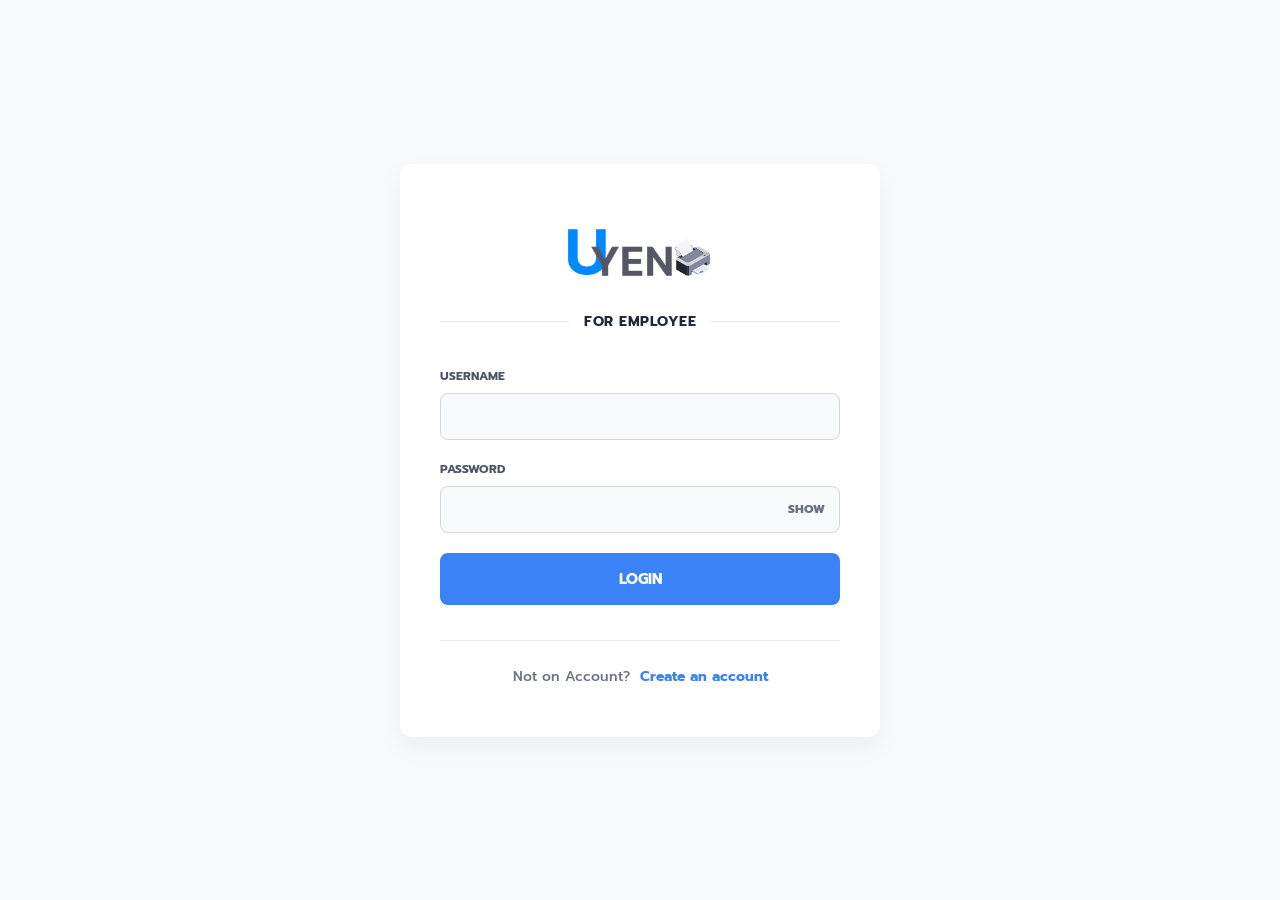
==== index.html @ e6b6a864 "Update UI" ====
<!DOCTYPE html>
<html lang="th">

<head>
    <meta charset="UTF-8">
    <meta name="viewport" content="width=device-width, initial-scale=1.0">
    <title>Login - UYEN</title>
    <link rel="stylesheet" href="styles.css">
    <!-- นำเข้า Font 'Inter' และ 'Montserrat' จาก Google Fonts -->
    <link href="https://fonts.googleapis.com/css2?family=Prompt:wght@300;400;500;600;700;800&display=swap"
        rel="stylesheet">
</head>

<body>
    <div class="container">
        <div class="card">
            <!-- ส่วนของโลโก้ -->
            <div class="logo-section">
                <img src="Item/Group%20466.png" alt="UYEN Logo" class="logo-img">
                <div class="subtitle">
                    <span class="line"></span>
                    <span class="subtitle-text">FOR EMPLOYEE</span>
                    <span class="line"></span>
                </div>
            </div>

            <!-- ส่วนของแบบฟอร์ม -->
            <form class="form">
                <div class="input-group">
                    <label>USERNAME</label>
                    <input type="text" placeholder="" id="login-username" maxlength="50" oninput="validateUsername(this)">
                </div>

                <div class="input-group">
                    <label>PASSWORD</label>
                    <div class="password-wrapper">
                        <input type="password" placeholder="" id="login-pwd" maxlength="100" minlength="5" oninput="validatePassword(this)">
                        <span class="show-text" onclick="togglePassword('login-pwd', this)">SHOW</span>
                    </div>
                </div>

                <button type="button" class="btn-primary" onclick="window.location.href='dashboard.html'">LOGIN</button>
            </form>

            <!-- เส้นคั่นที่ปรากฎในหน้า Login -->
            <hr class="divider">

            <!-- ลิงก์สำหรับไปหน้าสมัครสมาชิก -->
            <div class="footer-link">
                <p>Not on Account? <a href="signup.html">Create an account</a></p>
            </div>
        </div>
    </div>

    <!-- สคริปต์สั้นๆ สำหรับระบบโชว์/ซ่อนรหัสผ่าน -->
    <script>
        function togglePassword(inputId, el) {
            const input = document.getElementById(inputId);
            if (input.type === 'password') {
                input.type = 'text';
                el.innerText = 'HIDE';
            } else {
                input.type = 'password';
                el.innerText = 'SHOW';
            }
        }

        function validatePassword(input) {
            let value = input.value.replace(/[^a-zA-Z0-9@#$%&*®™©฿€¥+\-×÷=≠≤≥_ ().,"']/g, '');
            if (value.length > 100) {
                value = value.substring(0, 100);
            }
            input.value = value;
        }

        function validateUsername(input) {
            let value = input.value.replace(/[^a-zA-Z0-9]/g, '');
            if (value.length > 50) {
                value = value.substring(0, 50);
            }
            input.value = value;
        }
    </script>
</body>

</html>
---- styles.css ----
/* Base Layout */
* {
    margin: 0;
    padding: 0;
    box-sizing: border-box;
    font-family: 'Prompt', sans-serif;
}

body {
    background-color: #f8fafc; /* Slate 50 */
    display: flex;
    justify-content: center;
    align-items: center;
    min-height: 100vh;
    padding: 20px;
}

.container {
    width: 100%;
    max-width: 480px;
}

.card {
    background: #ffffff;
    border-radius: 12px;
    padding: 50px 40px;
    box-shadow: 0 10px 25px rgba(0,0,0,0.05);
}

.logo-section {
    text-align: center;
    margin-bottom: 35px;
}

.logo-img {
    height: 70px;
    object-fit: contain;
}

.subtitle {
    display: flex;
    align-items: center;
    margin-top: 20px;
}

.line {
    flex: 1;
    height: 1px;
    background-color: #e5e7eb;
}

.subtitle-text {
    margin: 0 15px;
    font-weight: 700;
    color: #1f2937;
    font-size: 14px;
    letter-spacing: 0.5px;
}

.form {
    display: flex;
    flex-direction: column;
    gap: 20px;
}

.input-group {
    display: flex;
    flex-direction: column;
    gap: 8px;
}

.input-group label {
    font-size: 12px;
    font-weight: 700;
    color: #4b5563;
}

.input-group input, .select-wrapper select {
    width: 100%;
    padding: 12px 15px;
    border: 1px solid #d1d5db;
    border-radius: 8px;
    font-size: 14px;
    outline: none;
    transition: border-color 0.2s;
    background-color: #f9fafb;
    color: #1f2937;
}

.input-group input:focus, .select-wrapper select:focus {
    border-color: #3b82f6;
    background-color: #fff;
}

.password-wrapper {
    position: relative;
}

.show-text {
    position: absolute;
    right: 15px;
    top: 50%;
    transform: translateY(-50%);
    font-size: 12px;
    font-weight: 800;
    color: #6b7280;
    cursor: pointer;
    transition: color 0.2s;
}
.show-text:hover { color: #3b82f6; }

.select-wrapper { position: relative; }
.select-wrapper::after {
    content: '\25BC';
    position: absolute;
    top: 50%; right: 15px;
    transform: translateY(-50%);
    font-size: 10px;
    color: #9ca3af;
    pointer-events: none;
}
select { appearance: none; }

.btn-primary {
    background-color: #3b82f6;
    color: white;
    padding: 15px;
    border: none;
    border-radius: 8px;
    font-weight: 700;
    font-size: 15px;
    cursor: pointer;
    transition: background-color 0.2s, transform 0.1s;
    width: 100%;
}
.btn-primary:active { transform: scale(0.98); }
.btn-primary:hover { background-color: #2563eb; }

.divider {
    border: none;
    border-top: 1px solid #e5e7eb;
    margin: 35px 0 25px 0;
}

.footer-link {
    text-align: center;
    font-size: 14px;
    font-weight: 500;
    color: #6b7280;
}

.footer-link a {
    color: #3b82f6;
    font-weight: 700;
    text-decoration: none;
    margin-left: 5px;
}
.footer-link a:hover { text-decoration: underline; }

/* Responsive Login/Signup */
@media screen and (max-width: 600px) {
    .card { padding: 40px 25px; }
    .logo-img { height: 50px; }
    .subtitle-text { font-size: 12px; }
}
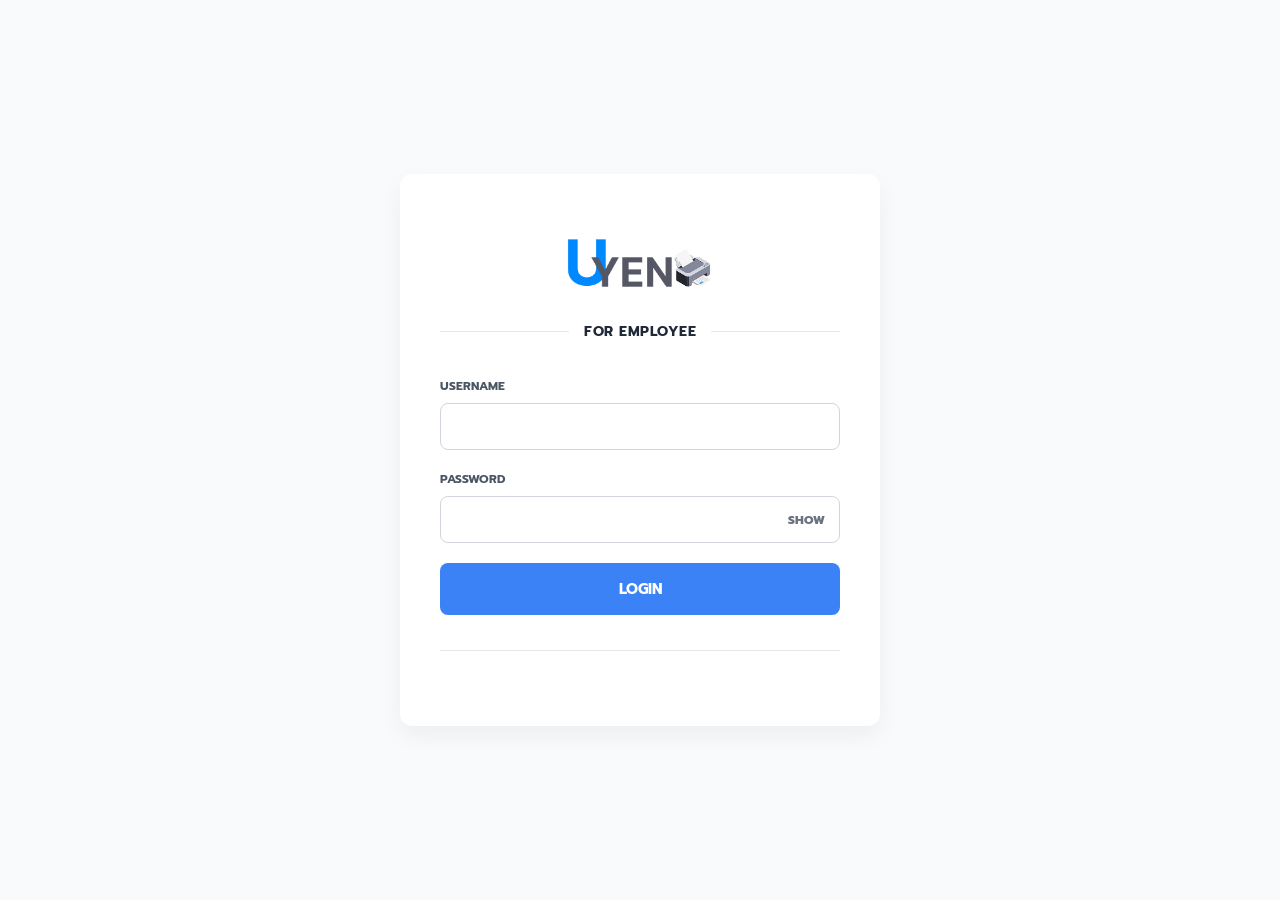
==== commit d5642889: "Repair Modal pop up" ====
--- a/index.html
+++ b/index.html
@@ -4,14 +4,14 @@
 <head>
     <meta charset="UTF-8">
     <meta name="viewport" content="width=device-width, initial-scale=1.0">
-    <title>Login - UYEN</title>
-    <link rel="stylesheet" href="styles.css">
+    <title>U-YEN | เข้าสู่ระบบ</title>
+    <link rel="stylesheet" href="./css/styles.css">
     <!-- นำเข้า Font 'Inter' และ 'Montserrat' จาก Google Fonts -->
     <link href="https://fonts.googleapis.com/css2?family=Prompt:wght@300;400;500;600;700;800&display=swap"
         rel="stylesheet">
 </head>
 
-<body>
+<body class="login-body">
     <div class="container">
         <div class="card">
             <!-- ส่วนของโลโก้ -->
@@ -39,48 +39,20 @@
                     </div>
                 </div>
 
-                <button type="button" class="btn-primary" onclick="window.location.href='dashboard.html'">LOGIN</button>
+                <button type="button" class="btn-primary" onclick="handleLogin()">LOGIN</button>
             </form>
 
             <!-- เส้นคั่นที่ปรากฎในหน้า Login -->
             <hr class="divider">
 
-            <!-- ลิงก์สำหรับไปหน้าสมัครสมาชิก -->
-            <div class="footer-link">
-                <p>Not on Account? <a href="signup.html">Create an account</a></p>
-            </div>
+            <!-- ลิงก์สำหรับไปหน้าสมัครสมาชิก (ถูกลบออกแล้ว) -->
         </div>
     </div>
 
-    <!-- สคริปต์สั้นๆ สำหรับระบบโชว์/ซ่อนรหัสผ่าน -->
-    <script>
-        function togglePassword(inputId, el) {
-            const input = document.getElementById(inputId);
-            if (input.type === 'password') {
-                input.type = 'text';
-                el.innerText = 'HIDE';
-            } else {
-                input.type = 'password';
-                el.innerText = 'SHOW';
-            }
-        }
-
-        function validatePassword(input) {
-            let value = input.value.replace(/[^a-zA-Z0-9@#$%&*®™©฿€¥+\-×÷=≠≤≥_ ().,"']/g, '');
-            if (value.length > 100) {
-                value = value.substring(0, 100);
-            }
-            input.value = value;
-        }
-
-        function validateUsername(input) {
-            let value = input.value.replace(/[^a-zA-Z0-9]/g, '');
-            if (value.length > 50) {
-                value = value.substring(0, 50);
-            }
-            input.value = value;
-        }
-    </script>
+    <!-- utils.js: showValidationError, togglePassword, validateUsername, validatePassword -->
+    <script src="js/mock-api.js"></script>
+    <script src="js/utils.js"></script>
+    <script src="js/index.js"></script>
 </body>
 
 </html>
--- a/css/styles.css
+++ b/css/styles.css
@@ -0,0 +1,3987 @@
+/* Base Layout */
+* {
+    margin: 0;
+    padding: 0;
+    box-sizing: border-box;
+    font-family: 'Prompt', sans-serif;
+}
+
+.login-body {
+    background-color: #f8fafc;
+    /* Slate 50 */
+    display: flex;
+    justify-content: center;
+    align-items: center;
+    min-height: 100vh;
+    padding: 20px;
+}
+
+.container {
+    width: 100%;
+    max-width: 480px;
+}
+
+.card {
+    background: #ffffff;
+    border-radius: 12px;
+    padding: 50px 40px;
+    box-shadow: 0 10px 25px rgba(0, 0, 0, 0.05);
+}
+
+.logo-section {
+    text-align: center;
+    margin-bottom: 35px;
+}
+
+.logo-img {
+    height: 70px;
+    object-fit: contain;
+}
+
+.subtitle {
+    display: flex;
+    align-items: center;
+    margin-top: 20px;
+}
+
+.line {
+    flex: 1;
+    height: 1px;
+    background-color: #e5e7eb;
+}
+
+.subtitle-text {
+    margin: 0 15px;
+    font-weight: 700;
+    color: #1f2937;
+    font-size: 14px;
+    letter-spacing: 0.5px;
+}
+
+.form {
+    display: flex;
+    flex-direction: column;
+    gap: 20px;
+}
+
+.input-group {
+    display: flex;
+    flex-direction: column;
+    gap: 8px;
+}
+
+.input-group label {
+    font-size: 12px;
+    font-weight: 700;
+    color: #4b5563;
+}
+
+.input-group input,
+.select-wrapper select {
+    width: 100%;
+    padding: 12px 15px;
+    border: 1px solid #d1d5db;
+    border-radius: 8px;
+    font-size: 14px;
+    outline: none;
+    transition: border-color 0.2s;
+    background-color: #ffffff;
+    color: #1f2937;
+}
+
+.input-group input:focus,
+.select-wrapper select:focus {
+    border-color: #3b82f6;
+    background-color: #fff;
+}
+
+.password-wrapper {
+    position: relative;
+}
+
+.show-text {
+    position: absolute;
+    right: 15px;
+    top: 50%;
+    transform: translateY(-50%);
+    font-size: 12px;
+    font-weight: 800;
+    color: #6b7280;
+    cursor: pointer;
+    transition: color 0.2s;
+}
+
+.show-text:hover {
+    color: #3b82f6;
+}
+
+.select-wrapper {
+    position: relative;
+}
+
+.select-wrapper::after {
+    content: '\25BC';
+    position: absolute;
+    top: 50%;
+    right: 15px;
+    transform: translateY(-50%);
+    font-size: 10px;
+    color: #9ca3af;
+    pointer-events: none;
+}
+
+select {
+    appearance: none;
+}
+
+.btn-primary {
+    background-color: #3b82f6;
+    color: white;
+    padding: 15px;
+    border: none;
+    border-radius: 8px;
+    font-weight: 700;
+    font-size: 15px;
+    cursor: pointer;
+    transition: background-color 0.2s, transform 0.1s;
+    width: 100%;
+}
+
+.btn-primary:active {
+    transform: scale(0.98);
+}
+
+.btn-primary:hover {
+    background-color: #2563eb;
+}
+
+.divider {
+    border: none;
+    border-top: 1px solid #e5e7eb;
+    margin: 35px 0 25px 0;
+}
+
+.footer-link {
+    text-align: center;
+    font-size: 14px;
+    font-weight: 500;
+    color: #6b7280;
+}
+
+.footer-link a {
+    color: #3b82f6;
+    font-weight: 700;
+    text-decoration: none;
+    margin-left: 5px;
+}
+
+.footer-link a:hover {
+    text-decoration: underline;
+}
+
+/* Responsive Login/Signup */
+@media screen and (max-width: 600px) {
+    .card {
+        padding: 40px 25px;
+    }
+
+    .logo-img {
+        height: 50px;
+    }
+
+    .subtitle-text {
+        font-size: 12px;
+    }
+}
+
+/* Subtitle */
+.inventory-subtitle {
+    font-size: 20px;
+    font-weight: 800;
+    margin-top: 15px;
+    color: #000;
+}
+
+.inventory-subtitle span {
+    color: #0ea5e9;
+    /* Light blue number */
+}
+
+/* Filter Bar */
+.filter-bar {
+    display: flex;
+    justify-content: space-between;
+    align-items: center;
+    border: 1px solid #60a5fa;
+    /* Blueish border */
+    border-radius: 4px;
+    padding: 8px 16px;
+    margin-bottom: 30px;
+    background-color: #f8fafc;
+    /* faint grayish-blue */
+}
+
+.sort-section {
+    font-size: 14px;
+    font-weight: 500;
+    color: #000;
+}
+
+.sort-item {
+    color: #9ca3af;
+    /* Gray initially */
+    cursor: pointer;
+    margin-left: 20px;
+    transition: color 0.2s;
+    font-weight: 600;
+}
+
+.sort-item:hover {
+    color: #0ea5e9;
+    /* Turns blue on hover as per F(x) instruction */
+}
+
+.sort-arrows {
+    font-size: 11px;
+    opacity: 0.8;
+    margin-left: 4px;
+}
+
+/* Inventory Table specific overrides */
+.inventory-table th {
+    font-size: 14px !important;
+    font-weight: 700 !important;
+    color: #1f2937 !important;
+    padding: 15px 10px;
+    border-bottom: 1px solid #bae6fd !important;
+    text-align: center;
+}
+
+.inventory-table td {
+    padding: 15px 10px;
+    text-align: center;
+    font-size: 13px;
+    font-weight: 500;
+    /* Adjusted to 500 for normal consistent thickness */
+    color: #1f2937;
+    border-bottom: 1px solid #f8fafc;
+}
+
+.inventory-table tr:last-child td {
+    border-bottom: none;
+}
+
+.item-img {
+    width: 40px;
+    height: 40px;
+    object-fit: contain;
+    border: 1px solid #e5e7eb;
+    border-radius: 6px;
+    padding: 2px;
+}
+
+.item-name,
+.item-type,
+.item-unit,
+.item-price {
+    font-weight: 500;
+    color: #1f2937;
+}
+
+/* Data stylings */
+.qty-remaining {
+    font-size: 14px;
+    /* Slightly adjusted to match others better */
+    font-weight: 500;
+    color: #1f2937;
+}
+
+.status-instock {
+    color: #3b82f6 !important;
+    /* blue */
+    font-weight: 500 !important;
+}
+
+.status-low {
+    color: #f59e0b !important;
+    /* orange (ใกล้หมด) */
+    font-weight: 500 !important;
+}
+
+.status-out {
+    color: #ef4444 !important;
+    /* red (หมด) */
+    font-weight: 500 !important;
+}
+
+/* Utility Classes */
+.hidden {
+    display: none !important;
+}
+
+.z-2000 {
+    z-index: 2000 !important;
+}
+
+.p-30 {
+    padding: 30px !important;
+}
+
+.gap-12 {
+    gap: 12px !important;
+}
+
+.me-auto {
+    margin-right: auto !important;
+}
+
+/* Dashboard Component Styles */
+.edit-footer-status {
+    gap: 12px;
+    margin-right: auto;
+    flex-direction: row;
+    align-items: center;
+}
+
+/* Inventory Component Styles (Moved from inventory.html) */
+.custom-table-row {
+    transition: all 0.2s;
+}
+
+.custom-table-row:hover {
+    background-color: #f1f5f9 !important;
+}
+
+.custom-btn-edit {
+    color: #f59e0b;
+    border: 1px solid #fcd34d;
+    background-color: #fff;
+    border-radius: 4px;
+    padding: 6px 16px;
+    font-weight: 700;
+    cursor: pointer;
+    margin-right: 5px;
+    transition: all 0.2s;
+}
+
+.custom-btn-edit:hover {
+    background-color: #fef3c7;
+}
+
+.custom-btn-delete {
+    color: #ef4444;
+    border: 1px solid #fca5a5;
+    background-color: #fff;
+    border-radius: 4px;
+    padding: 6px 16px;
+    font-weight: 700;
+    cursor: pointer;
+    transition: all 0.2s;
+}
+
+.custom-btn-delete:hover {
+    background-color: #fee2e2;
+}
+
+/* Buttons */
+.btn-del {
+    background-color: transparent;
+    border: 1px solid #fca5a5;
+    color: #ef4444;
+    padding: 6px 14px;
+    border-radius: 4px;
+    font-size: 13px;
+    font-weight: 500;
+    cursor: pointer;
+    transition: all 0.2s;
+}
+
+.btn-del:hover {
+    background-color: #fef2f2;
+}
+
+.settings-gear {
+    font-size: 20px;
+    cursor: pointer;
+    color: #1f2937;
+    display: inline-block;
+    transition: transform 0.2s;
+}
+
+.settings-gear:hover {
+    transform: rotate(45deg);
+}
+
+/* Image Upload Box */
+.img-upload-box {
+    border: 2px dashed #cbd5e1;
+    border-radius: 12px;
+    width: 100%;
+    margin: 0 auto 10px auto;
+    padding: 15px;
+    text-align: center;
+    position: relative;
+    background-color: #fff;
+    cursor: pointer;
+    min-height: 100px;
+    display: flex;
+    flex-direction: column;
+    justify-content: center;
+    align-items: center;
+}
+
+.img-upload-text {
+    font-size: 14px;
+    font-weight: 500;
+    color: #9ca3af;
+    margin-bottom: 4px;
+}
+
+.img-upload-subtext {
+    font-size: 12px;
+    color: #cbd5e1;
+}
+
+.btn-upload-edit {
+    padding: 6px 18px;
+    border: 1px solid #cbd5e1;
+    border-radius: 6px;
+    background-color: #f8fafc;
+    color: #64748b;
+    font-weight: 600;
+    font-size: 13px;
+    margin-top: 5px;
+    cursor: pointer;
+}
+
+/* Specific inputs for inventory modal */
+.inventory-modal-body {
+    padding: 15px 25px;
+}
+
+.inventory-form-group {
+    display: flex;
+    flex-direction: column;
+    gap: 4px;
+    margin-bottom: 10px;
+}
+
+.inventory-form-group label {
+    font-size: 13px;
+    font-weight: 700;
+    color: #000;
+}
+
+.inventory-form-group input.blue-input {
+    padding: 6px 12px;
+    height: 36px;
+    border: 1px solid #e2e8f0;
+    border-radius: 6px;
+    font-size: 14px;
+    color: #3b82f6;
+    /* Blue text */
+    outline: none;
+}
+
+.inventory-form-group input.blue-input:focus {
+    border-color: #3b82f6;
+}
+
+/* Status Modals */
+.status-modal {
+    width: 440px;
+    text-align: center;
+    border-radius: 12px;
+    overflow: hidden;
+    padding: 0;
+}
+
+.status-header {
+    padding: 25px;
+    color: #fff;
+}
+
+.status-header h2 {
+    font-size: 28px;
+    font-weight: 700;
+    margin: 0;
+}
+
+.bg-green {
+    background-color: #22c55e;
+}
+
+.bg-red {
+    background-color: #ef4444;
+}
+
+.bg-orange {
+    background-color: #f59e0b;
+}
+
+.status-body {
+    padding: 50px 20px 40px;
+    background-color: #fff;
+    display: flex;
+    flex-direction: column;
+    align-items: center;
+}
+
+.status-icon {
+    width: 90px;
+    height: 90px;
+    border-radius: 50%;
+    color: #fff;
+    font-size: 45px;
+    display: flex;
+    justify-content: center;
+    align-items: center;
+    margin-bottom: 25px;
+}
+
+/* Buttons for inventory modal (to override dashboard defaults if any) */
+.btn-outline-green {
+    border: 1px solid #22c55e;
+    color: #22c55e;
+    background-color: #fff;
+    border-radius: 4px;
+    cursor: pointer;
+    transition: all 0.2s;
+}
+
+.btn-outline-green:hover {
+    background-color: #f0fdf4;
+}
+
+.btn-outline-red {
+    border: 1px solid #ef4444;
+    color: #ef4444;
+    background-color: #fff;
+    border-radius: 4px;
+    cursor: pointer;
+    transition: all 0.2s;
+}
+
+.btn-outline-red:hover {
+    background-color: #fef2f2;
+}
+
+/* Delete Modal Styles */
+.modal-header-red {
+    background-color: #ef4444;
+    color: white;
+}
+
+.gray-input {
+    padding: 6px 12px;
+    height: 36px;
+    border: 1px solid #e2e8f0;
+    border-radius: 6px;
+    font-size: 14px;
+    color: #6b7280;
+    background-color: #f9fafb;
+    outline: none;
+}
+
+.btn-outline-gray {
+    border: 1px solid #d1d5db;
+    color: #6b7280;
+    background-color: #fff;
+    border-radius: 4px;
+    cursor: pointer;
+    transition: all 0.2s;
+}
+
+.btn-outline-gray:hover {
+    background-color: #f3f4f6;
+}
+
+/* --- Responsive Design --- */
+@media screen and (max-width: 900px) {
+    .filter-bar {
+        flex-direction: column;
+        align-items: flex-start;
+        gap: 10px;
+    }
+
+    .sort-section {
+        display: flex;
+        flex-direction: column;
+        gap: 10px;
+    }
+
+    .sort-item {
+        margin-left: 0;
+    }
+
+    .inventory-table {
+        display: block;
+        overflow-x: auto;
+        white-space: nowrap;
+    }
+
+    .img-upload-box {
+        min-height: 80px;
+    }
+
+    .status-modal,
+    .inventory-modal {
+        width: 90%;
+        margin: 0 auto;
+        text-align: center;
+    }
+}
+
+.receive-material-main,
+.receive-main {
+    display: flex !important;
+    flex-direction: row !important;
+    gap: 30px;
+    align-items: flex-start;
+    max-width: 100%;
+    margin: 0 auto;
+    padding: 20px 40px;
+}
+
+.receive-sidebar {
+    width: 380px;
+    background-color: #fff;
+    border: 1px solid #e2e8f0;
+    border-radius: 12px;
+    padding: 35px 25px;
+    box-shadow: 0 5px 15px rgba(0, 0, 0, 0.05);
+    flex-shrink: 0;
+}
+
+.receive-title {
+    font-size: 40px;
+    font-weight: 700;
+    margin-bottom: 25px;
+    color: #1f2937;
+}
+
+.receive-content {
+    flex: 1;
+    background-color: #fff;
+    border-radius: 12px;
+    padding: 10px 0;
+    min-width: 0;
+}
+
+.receive-table-title {
+    font-size: 40px;
+    font-weight: 700;
+    margin-bottom: 20px;
+    color: #1f2937;
+}
+
+.receive-form-group {
+    display: flex;
+    flex-direction: column;
+    gap: 8px;
+    margin-bottom: 20px;
+}
+
+.receive-form-group label {
+    font-size: 15px;
+    font-weight: 700;
+    color: #334155;
+}
+
+.receive-input,
+.receive-select {
+    padding: 12px 14px;
+    border: 1px solid #e2e8f0;
+    border-radius: 6px;
+    font-size: 16px;
+    outline: none;
+    background-color: #fff;
+    color: #1f2937;
+    transition: border-color 0.2s;
+}
+
+.receive-input.disabled {
+    background-color: #f8fafc;
+    color: #9ca3af;
+    cursor: not-allowed;
+}
+
+.receive-select {
+    appearance: none;
+    background-image: url('data:image/svg+xml;charset=US-ASCII,%3Csvg%20width%3D%2220%22%20height%3D%2220%22%20xmlns%3D%22http%3A%2F%2Fwww.w3.org%2F2000%2Fsvg%22%3E%3Cpath%20d%3D%22M5%208l5%205%205-5%22%20stroke%3D%22%239ca3af%22%20stroke-width%3D%222%22%20fill%3D%22none%22%20fill-rule%3D%22evenodd%22%20stroke-linecap%3D%22round%22%20stroke-linejoin%3D%22round%22%2F%3E%3C%2Fsvg%3E');
+    background-repeat: no-repeat;
+    background-position: right 10px center;
+    padding-right: 30px;
+    color: #3b82f6;
+    text-align-last: center;
+}
+
+.receive-input.blue-text {
+    color: #3b82f6;
+    border-color: #eef2ff;
+}
+
+.receive-input.red-text {
+    color: #ef4444;
+    border-color: #fef2f2;
+}
+
+.receive-input:focus,
+.receive-select:focus {
+    border-color: #3b82f6;
+}
+
+.receive-input.red-text:focus {
+    border-color: #ef4444;
+}
+
+/* Calendar Widget */
+.calendar-widget {
+    border: 1px solid #f1f5f9;
+    border-radius: 12px;
+    padding: 20px 15px;
+    background-color: #fff;
+    box-shadow: 0 2px 10px rgba(0, 0, 0, 0.02);
+}
+
+.calendar-header {
+    display: flex;
+    justify-content: space-between;
+    align-items: center;
+    margin-bottom: 20px;
+    padding: 0 5px;
+}
+
+.calendar-header .prev-month {
+    color: #ef4444;
+    font-size: 16px;
+    cursor: pointer;
+    font-weight: 500;
+}
+
+.calendar-header .next-month {
+    color: #3b82f6;
+    font-size: 16px;
+    cursor: pointer;
+    font-weight: 500;
+}
+
+.calendar-header .current-month {
+    font-size: 16px;
+    font-weight: 600;
+    color: #1e293b;
+}
+
+.calendar-grid {
+    display: grid;
+    grid-template-columns: repeat(7, 1fr);
+    text-align: center;
+    gap: 8px 4px;
+}
+
+.calendar-day-header {
+    font-size: 15px;
+    font-weight: 500;
+    color: #1e293b;
+    margin-bottom: 10px;
+}
+
+.calendar-day-header.sunday {
+    color: #ef4444;
+}
+
+.calendar-day {
+    font-size: 15px;
+    font-weight: 500;
+    color: #1e293b;
+    width: 32px;
+    height: 32px;
+    display: flex;
+    align-items: center;
+    justify-content: center;
+    margin: 0 auto;
+    border-radius: 50%;
+    cursor: pointer;
+}
+
+.calendar-day.sunday {
+    color: #ef4444;
+}
+
+.calendar-day.active {
+    background-color: #3b82f6;
+    color: white;
+}
+
+.btn-submit-receive {
+    width: 100%;
+    padding: 15px;
+    background-color: #f0fdf4;
+    color: #16a34a;
+    border: 1px solid #86efac;
+    border-radius: 8px;
+    font-size: 22px;
+    font-weight: 700;
+    cursor: pointer;
+    transition: all 0.2s;
+    margin-top: 20px;
+}
+
+.btn-submit-receive:hover {
+    background-color: #dcfce7;
+}
+
+/* Table */
+.receive-table-container {
+    width: 100%;
+    overflow-x: auto;
+}
+
+.receive-table {
+    width: 100%;
+    border-collapse: separate;
+    border-spacing: 0;
+}
+
+.receive-table th {
+    background-color: #f0f9ff;
+    color: #111827;
+    font-weight: 800;
+    padding: 18px 15px;
+    /* Increased to match td for even lines */
+    text-align: center;
+    font-size: 18px;
+    border-top: 1px solid #bae6fd;
+    border-bottom: 1px solid #bae6fd;
+    vertical-align: middle;
+}
+
+.receive-table th:first-child {
+    border-top-left-radius: 8px;
+    border-bottom-left-radius: 8px;
+    border-left: 1px solid #bae6fd;
+}
+
+.receive-table th:last-child {
+    border-top-right-radius: 8px;
+    border-bottom-right-radius: 8px;
+    border-right: 1px solid #bae6fd;
+}
+
+.receive-table td {
+    padding: 18px 15px;
+    text-align: center;
+    color: #4b5563;
+    font-size: 16px;
+    font-weight: 500;
+    border: none;
+    vertical-align: middle;
+}
+
+.receive-table td.dash-red {
+    color: #ef4444;
+}
+
+.receive-table tr {
+    background-color: #fff;
+}
+
+.receive-table tr.alt-row {
+    background-color: #f8fafc;
+}
+
+/* --- Responsive Design --- */
+@media screen and (max-width: 1000px) {
+    .receive-main {
+        flex-direction: column !important;
+        padding: 15px !important;
+    }
+
+    .receive-sidebar {
+        width: 100%;
+    }
+
+    .receive-content {
+        width: 100%;
+        padding-left: 0 !important;
+        margin-top: 30px;
+    }
+
+    .receive-table {
+        display: block;
+        overflow-x: auto;
+        white-space: nowrap;
+    }
+}
+
+/* Receive Print Job Specific Styles */
+
+/* Base Layout */
+.receive-print-main {
+    padding: 30px;
+}
+
+.page-header {
+    display: flex;
+    flex-direction: column;
+    align-items: flex-start;
+    margin-bottom: 20px;
+    margin-top: -10px;
+    /* ย้ายขึ้นไปข้างบนนิดนึงตามรีเควส */
+}
+
+.page-title {
+    font-size: 40px;
+    font-weight: 700;
+    margin-bottom: 12px;
+    /* ลด margin เพื่อให้ปุ่มอยู่ใกล้คำว่ารับงานพิมพ์ */
+    color: #1f2937;
+}
+
+/* Toggles Segmented Control */
+.toggle-group {
+    display: inline-flex;
+    background-color: #f1f5f9;
+    /* Slate 100 bg */
+    border-radius: 50px;
+    padding: 3px;
+    gap: 0;
+    /* ติดกัน */
+}
+
+.btn-toggle {
+    padding: 6px 30px;
+    border-radius: 50px;
+    font-weight: 500;
+    font-size: 15px;
+    cursor: pointer;
+    background: transparent;
+    transition: all 0.2s ease;
+    border: 1px solid transparent;
+    color: #94a3b8;
+    /* Slate 400 */
+}
+
+/* Online Theme Default Variables */
+:root {
+    --theme-primary: #3b82f6;
+    /* Blue */
+    --theme-light: #eff6ff;
+    --theme-border: #bfdbfe;
+    --theme-text: #2563eb;
+}
+
+body.theme-online .btn-toggle.online {
+    background-color: #ffffff;
+    color: var(--theme-text);
+    border-color: var(--theme-primary);
+    box-shadow: 0 1px 3px rgba(0, 0, 0, 0.05);
+}
+
+body.theme-online .btn-toggle.walkin,
+body.theme-online .btn-toggle.record {
+    color: #94a3b8;
+    border-color: transparent;
+}
+
+/* Walk In Theme Override */
+body.theme-walkin {
+    --theme-primary: #f97316;
+    /* Orange */
+    --theme-light: #fff7ed;
+    --theme-border: #fdba74;
+    --theme-text: #ea580c;
+}
+
+body.theme-walkin .btn-toggle.walkin {
+    background-color: #ffffff;
+    color: var(--theme-text);
+    border-color: var(--theme-primary);
+    box-shadow: 0 1px 3px rgba(0, 0, 0, 0.05);
+}
+
+body.theme-walkin .btn-toggle.online,
+body.theme-walkin .btn-toggle.record {
+    color: #94a3b8;
+    border-color: transparent;
+}
+
+/* Record Theme Override (Pink/Red) */
+body.theme-record {
+    --theme-primary: #f43f5e;
+    /* Rose 500 */
+    --theme-light: #fff1f2;
+    --theme-border: #fecdd3;
+    --theme-text: #e11d48;
+}
+
+body.theme-record .btn-toggle.record {
+    background-color: #ffffff;
+    /* Rose 100 background */
+    color: #e11d48;
+    /* Rose 600 text */
+    border: 1px solid #fda4af;
+    box-shadow: 0 1px 3px rgba(0, 0, 0, 0.05);
+}
+
+body.theme-record .btn-toggle.online,
+body.theme-record .btn-toggle.walkin {
+    color: #94a3b8;
+    border-color: transparent;
+}
+
+/* Record View Layout */
+.record-container {
+    display: grid;
+    grid-template-columns: 350px 1fr;
+    gap: 30px;
+    align-items: flex-start;
+    margin-top: 10px;
+}
+
+.record-form-card {
+    background: #fff;
+    border: 1px solid #e2e8f0;
+    border-radius: 24px;
+    padding: 35px 25px;
+    box-shadow: 0 4px 15px rgba(0, 0, 0, 0.03);
+}
+
+.record-title {
+    font-size: 28px;
+    font-weight: 700;
+    margin-bottom: 25px;
+    color: #1f2937;
+}
+
+.record-form-grid {
+    display: flex;
+    flex-direction: column;
+    gap: 15px;
+}
+
+.record-form-grid .full-width {
+    grid-column: 1 / -1;
+}
+
+.record-form-grid textarea {
+    width: 100%;
+    min-height: 120px;
+    padding: 12px 14px;
+    border: 1px solid #e2e8f0;
+    border-radius: 8px;
+    font-size: 14px;
+    font-family: inherit;
+    resize: none;
+    background-color: #fff;
+    outline: none;
+}
+
+.record-form-grid textarea:focus {
+    border-color: #3b82f6;
+}
+
+.btn-record-submit {
+    width: max-content;
+    padding: 10px 24px;
+    border-radius: 8px;
+    border: 1px solid #22c55e;
+    background-color: #f0fdf4;
+    color: #16a34a;
+    font-size: 16px;
+    font-weight: 700;
+    cursor: pointer;
+    transition: all 0.2s;
+}
+
+.btn-record-submit:hover {
+    background-color: #dcfce7;
+}
+
+.record-form-footer {
+    display: flex;
+    justify-content: flex-end;
+    margin-top: 10px;
+}
+
+.history-table-container {
+    background: #fff;
+    border-radius: 12px;
+}
+
+.history-table th {
+    background-color: #f0f9ff !important;
+    border-top: 1px solid #bae6fd !important;
+    border-bottom: 1px solid #bae6fd !important;
+}
+
+.history-table td {
+    border-bottom: 1px solid #f1f5f9;
+}
+
+body.theme-walkin .btn-toggle.walkin {
+    background-color: #ffffff;
+    color: var(--theme-text);
+    border-color: var(--theme-primary);
+    box-shadow: 0 1px 3px rgba(0, 0, 0, 0.05);
+}
+
+body.theme-walkin .btn-toggle.online {
+    color: #94a3b8;
+    border-color: transparent;
+}
+
+/* Filters */
+.filters-row {
+    display: flex;
+    align-items: center;
+    justify-content: space-between;
+    margin-bottom: 25px;
+    font-size: 12px;
+}
+
+.filters-left {
+    display: flex;
+    align-items: center;
+    gap: 15px;
+}
+
+.filter-group {
+    display: flex;
+    align-items: center;
+    gap: 6px;
+}
+
+.filter-input,
+.filter-select {
+    border: 1px solid #e5e7eb;
+    border-radius: 6px;
+    padding: 6px 10px;
+    font-size: 12px;
+    color: #4b5563;
+    outline: none;
+}
+
+.filter-input[type="date"] {
+    padding: 5px 10px;
+}
+
+
+/* Job Cards */
+.job-card {
+    background: #fff;
+    border: 1px solid var(--theme-border);
+    border-radius: 8px;
+    margin-bottom: 20px;
+    overflow: hidden;
+}
+
+.job-header {
+    background-color: var(--theme-light);
+    padding: 12px 20px;
+    display: flex;
+    align-items: center;
+    gap: 15px;
+    border-bottom: 1px solid var(--theme-border);
+    font-size: 14px;
+}
+
+.job-header-item {
+    display: flex;
+    align-items: center;
+    font-weight: 500;
+}
+
+.job-header-label {
+    color: #1f2937;
+    margin-right: 8px;
+}
+
+.job-header-value {
+    color: var(--theme-text);
+}
+
+.job-header-divider {
+    width: 1px;
+    height: 15px;
+    background-color: #d1d5db;
+}
+
+.job-header-right {
+    margin-left: auto;
+}
+
+/* Job Table */
+.job-table {
+    width: 100%;
+    border-collapse: collapse;
+}
+
+.job-table th {
+    font-size: 13px;
+    font-weight: 600;
+    color: #1f2937;
+    text-align: center;
+    padding: 15px 10px;
+}
+
+.job-table td {
+    padding: 15px 10px;
+    text-align: center;
+    font-size: 13px;
+    font-weight: 400;
+    color: #1f2937;
+}
+
+.job-table td:last-child {
+    color: #ef4444;
+    position: relative;
+    max-width: 120px;
+}
+
+/* Remark content styling */
+.remark-content {
+    display: block;
+    white-space: nowrap;
+    overflow: hidden;
+    text-overflow: ellipsis;
+    cursor: pointer;
+}
+
+/* Tooltip Styling */
+.job-table td:last-child::after {
+    display: none;
+    content: attr(data-fulltext);
+    position: absolute;
+    top: 100%;
+    left: 50%;
+    transform: translateX(-50%);
+    background: #333;
+    color: #fff;
+    padding: 10px 14px;
+    border-radius: 8px;
+    font-size: 11px;
+    white-space: normal;
+    width: 250px;
+    z-index: 1000;
+    box-shadow: 0 5px 15px rgba(0, 0, 0, 0.3);
+    margin-top: 10px;
+    pointer-events: none;
+    line-height: 1.5;
+    text-align: left;
+}
+
+.job-table td:last-child.has-overflow:hover::after {
+    display: block;
+}
+
+/* Tooltip arrow */
+.job-table td:last-child::before {
+    display: none;
+    content: '';
+    position: absolute;
+    top: 100%;
+    left: 50%;
+    transform: translateX(-50%);
+    border: 8px solid transparent;
+    border-bottom-color: #333;
+    margin-top: -6px;
+    z-index: 1001;
+    pointer-events: none;
+}
+
+.job-table td:last-child.has-overflow:hover::before {
+    display: block;
+}
+
+/* Badges & Buttons */
+.badge-status {
+    padding: 4px 12px;
+    border-radius: 4px;
+    font-size: 12px;
+    color: white;
+}
+
+.bg-orange {
+    background-color: #f97316;
+}
+
+.bg-blue {
+    background-color: #3b82f6;
+}
+
+.bg-green {
+    background-color: #22c55e;
+}
+
+.btn-confirm-success {
+    background-color: #22c55e;
+    color: white;
+    border: none;
+    border-radius: 4px;
+    padding: 6px 15px;
+    font-weight: 500;
+    font-size: 13px;
+    cursor: pointer;
+}
+
+.btn-confirm-success:disabled {
+    background-color: #f3f4f6;
+    color: #9ca3af;
+    cursor: not-allowed;
+}
+
+.btn-download {
+    background-color: #9ca3af;
+    color: white;
+    border: none;
+    border-radius: 4px;
+    padding: 6px 12px;
+    font-weight: 700;
+    font-size: 12px;
+    cursor: pointer;
+    display: inline-flex;
+    align-items: center;
+    gap: 5px;
+}
+
+.btn-download.downloaded {
+    background-color: #22c55e;
+}
+
+.btn-download.finished {
+    background-color: #ef4444;
+    cursor: not-allowed;
+    pointer-events: none;
+}
+
+.text-color-green {
+    color: #22c55e;
+}
+
+.text-color-purple {
+    color: #a855f7;
+}
+
+.text-color-blue {
+    color: #3b82f6;
+}
+
+.text-color-red {
+    color: #ef4444;
+}
+
+/* --- Responsive Design --- */
+@media screen and (max-width: 900px) {
+    .receive-print-main {
+        padding: 15px;
+    }
+
+    .page-title {
+        font-size: 24px;
+    }
+
+    .filters-row {
+        flex-direction: column;
+        align-items: stretch;
+        gap: 15px;
+    }
+
+    .filters-left {
+        flex-direction: column;
+        align-items: stretch;
+        width: 100%;
+        gap: 10px;
+    }
+
+    .filter-group {
+        width: 100%;
+        flex-direction: column;
+        align-items: stretch;
+        gap: 5px;
+    }
+
+    .filter-input,
+    .filter-select {
+        width: 100%;
+    }
+
+    .job-header {
+        flex-direction: column;
+        align-items: flex-start;
+        gap: 10px;
+    }
+
+    .job-header-divider {
+        display: none;
+    }
+
+    .job-header-right {
+        margin-left: 0;
+        width: 100%;
+    }
+
+    .btn-confirm-success {
+        width: 100%;
+    }
+
+    .job-table {
+        display: block;
+        overflow-x: auto;
+        white-space: nowrap;
+    }
+
+    .job-table th,
+    .job-table td {
+        padding: 10px 5px;
+    }
+
+    .toggle-group {
+        width: 100%;
+        display: flex;
+    }
+
+    .btn-toggle {
+        flex: 1;
+        text-align: center;
+    }
+}
+
+/* Styling specific to the Reports Page */
+
+/* Tabs */
+.report-tabs {
+    display: flex;
+    gap: 8px;
+    margin-bottom: 25px;
+}
+
+.report-tab-btn {
+    padding: 10px 20px;
+    font-size: 15px;
+    font-weight: 400;
+    color: #9ca3af;
+    background-color: #fff;
+    border: 1px solid #d1d5db;
+    border-radius: 4px;
+    cursor: pointer;
+    transition: all 0.2s;
+    font-family: 'Prompt', sans-serif;
+}
+
+.report-tab-btn.active {
+    background-color: #eff6ff;
+    color: #3b82f6;
+    border-color: #3b82f6;
+    font-weight: 800;
+}
+
+/* Summary Row */
+.report-summary-bar {
+    display: flex;
+    justify-content: space-between;
+    align-items: center;
+    background-color: #f8fafc;
+    padding: 12px 20px;
+    border-radius: 8px;
+    margin-bottom: 20px;
+}
+
+.report-summary-text {
+    font-size: 16px;
+    font-weight: 700;
+    color: #1f2937;
+}
+
+.report-summary-value {
+    color: #3b82f6;
+    margin: 0 5px;
+}
+
+.summary-divider {
+    color: #d1d5db;
+    margin: 0 10px;
+}
+
+/* Print Button */
+.btn-print {
+    background-color: #fff;
+    border: 1px solid #4ade80;
+    color: #16a34a;
+    padding: 8px 16px;
+    border-radius: 4px;
+    font-size: 16px;
+    font-weight: 700;
+    cursor: pointer;
+    display: flex;
+    align-items: center;
+    gap: 8px;
+    transition: all 0.2s;
+}
+
+.btn-print:hover {
+    background-color: #f0fdf4;
+}
+
+/* Filters */
+.report-filter-row {
+    margin-bottom: 20px;
+    display: flex;
+    align-items: center;
+    gap: 15px;
+}
+
+.report-filter-label {
+    font-size: 20px;
+    font-weight: 700;
+    color: #1f2937;
+}
+
+.report-date-input,
+.report-select {
+    padding: 8px 12px;
+    border: 1px solid #d1d5db;
+    border-radius: 6px;
+    font-size: 18px;
+    font-weight: 700;
+    color: #1f2937;
+    font-family: 'Prompt', sans-serif;
+    outline: none;
+}
+
+.report-date-input {
+    padding: 6px 10px;
+    border: 1px solid #e5e7eb;
+    font-size: 13px;
+    font-weight: 400;
+    color: #4b5563;
+}
+
+/* Table */
+.report-table-wrapper {
+    border: 1px solid #bae6fd;
+    border-radius: 8px;
+    overflow: hidden;
+    background-color: #fff;
+}
+
+.report-table {
+    width: 100%;
+    border-collapse: collapse;
+}
+
+.report-table th {
+    background-color: #f0f9ff;
+    border-bottom: 1px solid #bae6fd;
+    padding: 15px 20px;
+    text-align: center;
+    font-size: 15px;
+    font-weight: 800;
+    color: #1f2937;
+}
+
+.report-table td {
+    padding: 20px;
+    text-align: center;
+    font-size: 13px;
+    font-weight: 500;
+    color: #1f2937;
+    border-bottom: 1px solid #f8fafc;
+}
+
+.report-table tr:last-child td {
+    border-bottom: none;
+}
+
+.text-blue {
+    color: #3b82f6;
+}
+
+.text-red {
+    color: #ef4444;
+}
+
+/* View Container */
+.report-view {
+    display: none;
+}
+
+.report-view.active {
+    display: block;
+}
+
+/* --- Responsive Design --- */
+@media screen and (max-width: 900px) {
+    .report-tabs {
+        flex-wrap: wrap;
+    }
+
+    .report-tab-btn {
+        flex: 1;
+        text-align: center;
+    }
+
+    .report-summary-bar {
+        flex-direction: column;
+        align-items: stretch;
+        gap: 10px;
+        text-align: center;
+    }
+
+    .btn-print {
+        justify-content: center;
+        width: 100%;
+    }
+
+    .report-filter-row {
+        flex-direction: column;
+        align-items: stretch;
+    }
+
+    .report-date-input,
+    .report-select {
+        width: 100%;
+    }
+
+    .report-table {
+        display: block;
+        overflow-x: auto;
+        white-space: nowrap;
+    }
+}
+
+.withdraw-main {
+    display: flex !important;
+    flex-direction: row !important;
+    gap: 30px;
+    align-items: flex-start;
+    max-width: 100%;
+    margin: 0 auto;
+    padding: 20px 40px;
+}
+
+.withdraw-sidebar {
+    width: 380px;
+    background-color: #fff;
+    border: 1px solid #e2e8f0;
+    border-radius: 12px;
+    padding: 35px 25px;
+    box-shadow: 0 5px 15px rgba(0, 0, 0, 0.05);
+    flex-shrink: 0;
+}
+
+.withdraw-title {
+    font-size: 28px;
+    font-weight: 700;
+    margin-bottom: 25px;
+    color: #1f2937;
+}
+
+.withdraw-content {
+    flex: 1;
+    background-color: #fff;
+    border-radius: 12px;
+    padding: 10px 0;
+    min-width: 0;
+}
+
+.withdraw-table-title {
+    font-size: 32px;
+    font-weight: 700;
+    margin-bottom: 20px;
+    color: #1f2937;
+}
+
+.withdraw-form-group {
+    display: flex;
+    flex-direction: column;
+    gap: 8px;
+    margin-bottom: 20px;
+}
+
+.withdraw-form-group label {
+    font-size: 13px;
+    font-weight: 700;
+    color: #4b5563;
+}
+
+.withdraw-input,
+.withdraw-select {
+    padding: 12px 14px;
+    border: 1px solid #fff1f2;
+    /* Faint pink/red border from mockup */
+    border-radius: 6px;
+    font-size: 14px;
+    outline: none;
+    background-color: #fcfcfc;
+    color: #1f2937;
+    transition: border-color 0.2s;
+}
+
+.withdraw-select {
+    appearance: none;
+    background-image: url('data:image/svg+xml;charset=US-ASCII,%3Csvg%20width%3D%2220%22%20height%3D%2220%22%20xmlns%3D%22http%3A%2F%2Fwww.w3.org%2F2000%2Fsvg%22%3E%3Cpath%20d%3D%22M5%208l5%205%205-5%22%20stroke%3D%22%239ca3af%22%20stroke-width%3D%222%22%20fill%3D%22none%22%20fill-rule%3D%22evenodd%22%20stroke-linecap%3D%22round%22%20stroke-linejoin%3D%22round%22%2F%3E%3C%2Fsvg%3E');
+    background-repeat: no-repeat;
+    background-position: right 10px center;
+    padding-right: 30px;
+}
+
+.withdraw-input.blue-text,
+.withdraw-select.blue-text {
+    color: #3b82f6;
+}
+
+.withdraw-input:focus,
+.withdraw-select:focus {
+    border-color: #3b82f6;
+}
+
+/* Summary Section */
+.withdraw-summary-section {
+    margin-top: 40px;
+}
+
+.summary-title {
+    text-align: center;
+    margin-bottom: 20px;
+    font-size: 20px;
+    font-weight: 700;
+    color: #4b5563;
+}
+
+.summary-grid {
+    display: flex;
+    justify-content: space-between;
+    align-items: flex-end;
+    margin-bottom: 25px;
+    gap: 15px;
+}
+
+.summary-left {
+    display: flex;
+    flex-direction: column;
+    align-items: center;
+    flex: 1;
+}
+
+.summary-right {
+    display: flex;
+    flex-direction: column;
+    align-items: center;
+    width: 40%;
+}
+
+.summary-label {
+    font-size: 14px;
+    font-weight: 700;
+    color: #1f2937;
+}
+
+.mt-10 {
+    margin-top: 15px;
+    margin-bottom: 5px;
+}
+
+.mb-5 {
+    margin-bottom: 10px;
+}
+
+.summary-box {
+    border: 1px solid #bfdbfe;
+    border-radius: 8px;
+    padding: 10px 15px;
+    font-size: 14px;
+    font-weight: 600;
+    color: #6b7280;
+    width: 100%;
+    text-align: center;
+    background-color: #eff6ff;
+}
+
+.unit-text {
+    font-size: 12px;
+    color: #3b82f6;
+}
+
+.qty-display-box {
+    border: 1px solid #93c5fd;
+    border-radius: 8px;
+    width: 100%;
+    height: 85px;
+    display: flex;
+    justify-content: center;
+    align-items: center;
+    font-size: 48px;
+    font-weight: 500;
+    color: #3b82f6;
+    background-color: #fff;
+}
+
+.btn-submit-withdraw {
+    width: 100%;
+    padding: 15px;
+    background-color: #dcfce7;
+    color: #16a34a;
+    border: 1px solid #86efac;
+    border-radius: 8px;
+    font-size: 18px;
+    font-weight: 700;
+    cursor: pointer;
+    transition: all 0.2s;
+}
+
+.btn-submit-withdraw:hover {
+    background-color: #bbf7d0;
+}
+
+
+.withdraw-table-container {
+    width: 100%;
+    overflow-x: auto;
+}
+
+.withdraw-table {
+    width: 100%;
+    /* Inherit border-collapse: separate from .data-table for border-radius */
+}
+
+.withdraw-table th {
+    background-color: #f0f9ff;
+    color: #111827;
+    font-weight: 800;
+    padding: 15px 15px;
+    text-align: center;
+    border: none;
+    font-size: 18px;
+    border-top: 1px solid #bae6fd;
+    border-bottom: 1px solid #bae6fd;
+}
+
+.withdraw-table th:first-child {
+    border-top-left-radius: 8px;
+    border-bottom-left-radius: 8px;
+    border-left: 1px solid #bae6fd;
+}
+
+.withdraw-table th:last-child {
+    border-top-right-radius: 8px;
+    border-bottom-right-radius: 8px;
+    border-right: 1px solid #bae6fd;
+}
+
+.withdraw-table th .arrow-icon {
+    color: #7dd3fc;
+    font-size: 12px;
+    margin-left: 5px;
+}
+
+.withdraw-table td {
+    padding: 18px 15px;
+    text-align: center;
+    color: #1f2937;
+    font-size: 16px;
+    border: none;
+    position: relative;
+}
+
+.mat-id {
+    font-weight: 700;
+    color: #4b5563;
+}
+
+.bold-text {
+    font-weight: 700;
+}
+
+.withdraw-table tr {
+    background-color: #fff;
+}
+
+.withdraw-table tr.alt-row {
+    background-color: #f9fafb;
+}
+
+.row-indicator {
+    position: absolute;
+    right: 0;
+    top: 15%;
+    bottom: 15%;
+    width: 5px;
+    background-color: #60a5fa;
+    border-radius: 4px;
+}
+
+/* Modals */
+.confirm-modal-body {
+    padding: 35px 50px;
+    text-align: left;
+}
+
+.gray-input {
+    width: 100%;
+    padding: 12px 15px;
+    border: 1px solid #e2e8f0;
+    border-radius: 6px;
+    font-size: 16px;
+    color: #9ca3af;
+    background-color: #f3f4f6;
+    outline: none;
+}
+
+/* --- Responsive Design --- */
+@media screen and (max-width: 900px) {
+    .withdraw-main {
+        flex-direction: column !important;
+        padding: 15px !important;
+    }
+
+    .withdraw-sidebar {
+        width: 100%;
+    }
+
+    .withdraw-content {
+        width: 100%;
+    }
+
+    .summary-grid {
+        flex-direction: column;
+        align-items: stretch;
+        gap: 15px;
+    }
+
+    .summary-right {
+        width: 100%;
+    }
+
+    .withdraw-table {
+        display: block;
+        overflow-x: auto;
+        white-space: nowrap;
+    }
+}
+
+/* ─── Input Validation Error State ──────────────────────────────────────────── */
+@keyframes inputShake {
+    0% {
+        transform: translateX(0);
+    }
+
+    20% {
+        transform: translateX(-5px);
+    }
+
+    40% {
+        transform: translateX(5px);
+    }
+
+    60% {
+        transform: translateX(-4px);
+    }
+
+    80% {
+        transform: translateX(4px);
+    }
+
+    100% {
+        transform: translateX(0);
+    }
+}
+
+.input-error {
+    border-color: #ef4444 !important;
+    box-shadow: 0 0 0 3px rgba(239, 68, 68, 0.2) !important;
+    background-color: #fff5f5 !important;
+    animation: inputShake 0.35s ease;
+    transition: border-color 0.2s, box-shadow 0.2s, background-color 0.2s;
+}
+
+.withdraw-main {
+    display: flex !important;
+    flex-direction: row !important;
+    gap: 30px;
+    align-items: flex-start;
+    max-width: 100%;
+    margin: 0 auto;
+    padding: 20px 40px;
+}
+
+.withdraw-sidebar {
+    width: 380px;
+    background-color: #fff;
+    border: 1px solid #e2e8f0;
+    border-radius: 12px;
+    padding: 35px 25px;
+    box-shadow: 0 5px 15px rgba(0, 0, 0, 0.05);
+    flex-shrink: 0;
+}
+
+.withdraw-title {
+    font-size: 40px;
+    font-weight: 700;
+    margin-bottom: 25px;
+    color: #1f2937;
+}
+
+.withdraw-content {
+    flex: 1;
+    background-color: #fff;
+    border-radius: 12px;
+    padding: 10px 0;
+    min-width: 0;
+}
+
+.withdraw-table-title {
+    font-size: 40px;
+    font-weight: 700;
+    margin-bottom: 20px;
+    color: #1f2937;
+}
+
+.withdraw-form-group {
+    display: flex;
+    flex-direction: column;
+    gap: 8px;
+    margin-bottom: 20px;
+}
+
+.withdraw-form-group label {
+    font-size: 13px;
+    font-weight: 700;
+    color: #4b5563;
+}
+
+.withdraw-input,
+.withdraw-select {
+    padding: 12px 14px;
+    border: 1px solid #fff1f2;
+    /* Faint pink/red border from mockup */
+    border-radius: 6px;
+    font-size: 14px;
+    outline: none;
+    background-color: #fcfcfc;
+    color: #1f2937;
+    transition: border-color 0.2s;
+}
+
+.withdraw-select {
+    appearance: none;
+    background-image: url('data:image/svg+xml;charset=US-ASCII,%3Csvg%20width%3D%2220%22%20height%3D%2220%22%20xmlns%3D%22http%3A%2F%2Fwww.w3.org%2F2000%2Fsvg%22%3E%3Cpath%20d%3D%22M5%208l5%205%205-5%22%20stroke%3D%22%239ca3af%22%20stroke-width%3D%222%22%20fill%3D%22none%22%20fill-rule%3D%22evenodd%22%20stroke-linecap%3D%22round%22%20stroke-linejoin%3D%22round%22%2F%3E%3C%2Fsvg%3E');
+    background-repeat: no-repeat;
+    background-position: right 10px center;
+    padding-right: 30px;
+}
+
+.withdraw-input.blue-text,
+.withdraw-select.blue-text {
+    color: #3b82f6;
+}
+
+.withdraw-input:focus,
+.withdraw-select:focus {
+    border-color: #3b82f6;
+}
+
+/* Summary Section */
+.withdraw-summary-section {
+    margin-top: 40px;
+}
+
+.summary-title {
+    text-align: center;
+    margin-bottom: 20px;
+    font-size: 20px;
+    font-weight: 700;
+    color: #4b5563;
+}
+
+.summary-grid {
+    display: flex;
+    justify-content: space-between;
+    align-items: flex-end;
+    margin-bottom: 25px;
+    gap: 15px;
+}
+
+.summary-left {
+    display: flex;
+    flex-direction: column;
+    align-items: center;
+    flex: 1;
+}
+
+.summary-right {
+    display: flex;
+    flex-direction: column;
+    align-items: center;
+    width: 40%;
+}
+
+.summary-label {
+    font-size: 14px;
+    font-weight: 700;
+    color: #1f2937;
+}
+
+.mt-10 {
+    margin-top: 15px;
+    margin-bottom: 5px;
+}
+
+.mb-5 {
+    margin-bottom: 10px;
+}
+
+.summary-box {
+    border: 1px solid #bfdbfe;
+    border-radius: 8px;
+    padding: 10px 15px;
+    font-size: 14px;
+    font-weight: 600;
+    color: #6b7280;
+    width: 100%;
+    text-align: center;
+    background-color: #eff6ff;
+}
+
+.unit-text {
+    font-size: 12px;
+    color: #3b82f6;
+}
+
+.qty-display-box {
+    border: 1px solid #93c5fd;
+    border-radius: 8px;
+    width: 100%;
+    height: 85px;
+    display: flex;
+    justify-content: center;
+    align-items: center;
+    font-size: 48px;
+    font-weight: 500;
+    color: #3b82f6;
+    background-color: #fff;
+}
+
+.btn-submit-withdraw {
+    width: 100%;
+    padding: 15px;
+    background-color: #dcfce7;
+    color: #16a34a;
+    border: 1px solid #86efac;
+    border-radius: 8px;
+    font-size: 18px;
+    font-weight: 700;
+    cursor: pointer;
+    transition: all 0.2s;
+}
+
+.btn-submit-withdraw:hover {
+    background-color: #bbf7d0;
+}
+
+
+.withdraw-table-container {
+    width: 100%;
+    overflow-x: auto;
+}
+
+.withdraw-table {
+    width: 100%;
+    /* Inherit border-collapse: separate from .data-table for border-radius */
+}
+
+.withdraw-table th {
+    background-color: #f0f9ff;
+    color: #111827;
+    font-weight: 800;
+    padding: 15px 15px;
+    text-align: center;
+    border: none;
+    font-size: 18px;
+    border-top: 1px solid #bae6fd;
+    border-bottom: 1px solid #bae6fd;
+}
+
+.withdraw-table th:first-child {
+    border-top-left-radius: 8px;
+    border-bottom-left-radius: 8px;
+    border-left: 1px solid #bae6fd;
+}
+
+.withdraw-table th:last-child {
+    border-top-right-radius: 8px;
+    border-bottom-right-radius: 8px;
+    border-right: 1px solid #bae6fd;
+}
+
+.withdraw-table th .arrow-icon {
+    color: #7dd3fc;
+    font-size: 12px;
+    margin-left: 5px;
+}
+
+.withdraw-table td {
+    padding: 18px 15px;
+    text-align: center;
+    color: #1f2937;
+    font-size: 16px;
+    border: none;
+    position: relative;
+}
+
+.mat-id {
+    font-weight: 700;
+    color: #4b5563;
+}
+
+.bold-text {
+    font-weight: 700;
+}
+
+.withdraw-table tr {
+    background-color: #fff;
+}
+
+.withdraw-table tr.alt-row {
+    background-color: #f9fafb;
+}
+
+.row-indicator {
+    position: absolute;
+    right: 0;
+    top: 15%;
+    bottom: 15%;
+    width: 5px;
+    background-color: #60a5fa;
+    border-radius: 4px;
+}
+
+/* Modals */
+.confirm-modal-body {
+    padding: 35px 50px;
+    text-align: left;
+}
+
+.gray-input {
+    width: 100%;
+    padding: 12px 15px;
+    border: 1px solid #e2e8f0;
+    border-radius: 6px;
+    font-size: 16px;
+    color: #9ca3af;
+    background-color: #f3f4f6;
+    outline: none;
+}
+
+/* --- Responsive Design --- */
+@media screen and (max-width: 900px) {
+    .withdraw-main {
+        flex-direction: column !important;
+        padding: 15px !important;
+    }
+
+    .withdraw-sidebar {
+        width: 100%;
+    }
+
+    .withdraw-content {
+        width: 100%;
+    }
+
+    .summary-grid {
+        flex-direction: column;
+        align-items: stretch;
+        gap: 15px;
+    }
+
+    .summary-right {
+        width: 100%;
+    }
+
+    /* --- Online / Walk-in Toggle Separation --- */
+    .theme-online .job-walkin {
+        display: none;
+    }
+
+    .theme-walkin .job-online {
+        display: none;
+    }
+
+    /* Toggle Button Active States */
+    .btn-toggle {
+        transition: all 0.2s;
+    }
+
+    .theme-online .btn-toggle.online {
+        background-color: #3b82f6;
+        color: white;
+    }
+
+    .theme-walkin .btn-toggle.walkin {
+        background-color: #3b82f6;
+        color: white;
+    }
+
+    .withdraw-table {
+        display: block;
+        overflow-x: auto;
+        white-space: nowrap;
+    }
+}
+
+/* --- Utility Classes for Refactoring --- */
+.d-flex {
+    display: flex;
+}
+
+.flex-middle {
+    display: flex;
+    align-items: center;
+}
+
+.flex-middle-start {
+    display: flex;
+    align-items: flex-start;
+}
+
+.flex-middle-end {
+    display: flex;
+    align-items: center;
+    justify-content: flex-end;
+}
+
+.flex-center {
+    display: flex;
+    align-items: center;
+    justify-content: center;
+}
+
+.flex-between {
+    display: flex;
+    justify-content: space-between;
+    align-items: center;
+}
+
+.flex-baseline {
+    display: flex;
+    align-items: baseline;
+}
+
+.flex-col {
+    display: flex;
+    flex-direction: column;
+}
+
+.text-center {
+    text-align: center;
+}
+
+.text-right {
+    text-align: right;
+}
+
+.h-40 {
+    height: 40px !important;
+}
+
+.h-100 {
+    height: 100% !important;
+}
+
+.lh-1 {
+    line-height: 1 !important;
+}
+
+.gap-1 {
+    gap: 1px;
+}
+
+.gap-2 {
+    gap: 2px;
+}
+
+.gap-4 {
+    gap: 4px;
+}
+
+.gap-6 {
+    gap: 6px;
+}
+
+.gap-8 {
+    gap: 8px;
+}
+
+.gap-12 {
+    gap: 12px;
+}
+
+.gap-15 {
+    gap: 15px;
+}
+
+.gap-20 {
+    gap: 20px;
+}
+
+.w-10 {
+    width: 10%;
+}
+
+.w-15 {
+    width: 15%;
+}
+
+.w-20 {
+    width: 20%;
+}
+
+.w-25 {
+    width: 25%;
+}
+
+.w-30 {
+    width: 30%;
+}
+
+.w-35 {
+    width: 35%;
+}
+
+.w-40 {
+    width: 40%;
+}
+
+.w-45 {
+    width: 45%;
+}
+
+.w-100 {
+    width: 100%;
+}
+
+.m-0 {
+    margin: 0 !important;
+}
+
+.mt-0 {
+    margin-top: 0 !important;
+}
+
+.mt-20 {
+    margin-top: 20px;
+}
+
+.mb-6 {
+    margin-bottom: 6px;
+}
+
+.mb-10 {
+    margin-bottom: 10px;
+}
+
+.mb-15 {
+    margin-bottom: 15px;
+}
+
+.mb-20 {
+    margin-bottom: 20px;
+}
+
+.mb-25 {
+    margin-bottom: 25px;
+}
+
+.mb-30 {
+    margin-bottom: 30px;
+}
+
+.fw-800 {
+    font-weight: 800;
+}
+
+.f-11 {
+    font-size: 11px;
+}
+
+.f-12 {
+    font-size: 12px;
+}
+
+.f-13 {
+    font-size: 13px;
+}
+
+.f-14 {
+    font-size: 14px;
+}
+
+.f-30 {
+    font-size: 30px;
+}
+
+.text-purple-accent {
+    color: #460BF9;
+}
+
+.text-red {
+    color: #ef4444;
+}
+
+.text-gray-muted {
+    color: #9ca3af;
+}
+
+.text-white {
+    color: #fff;
+}
+
+.text-blue {
+    color: #3b82f6;
+}
+
+.text-orange {
+    color: #f59e0b;
+}
+
+.bg-white {
+    background-color: #fff;
+}
+
+.bg-red-light {
+    background-color: #fff1f0;
+}
+
+.border-red {
+    border: 1px solid #ff4d4f;
+}
+
+.border-gray-light {
+    border: 1px solid #e2e8f0;
+}
+
+.cursor-pointer {
+    cursor: pointer;
+}
+
+.nowrap {
+    white-space: nowrap;
+}
+
+.relative {
+    position: relative;
+}
+
+.absolute {
+    position: absolute;
+}
+
+.box-border {
+    box-sizing: border-box;
+}
+
+.right-8 {
+    right: 8px;
+}
+
+.pr-28 {
+    padding-right: 28px;
+}
+
+.inline-flex-middle {
+    display: inline-flex;
+    align-items: center;
+}
+
+.inline-flex-stretch {
+    display: inline-flex;
+    align-items: stretch;
+}
+
+.p-0 {
+    padding: 0 !important;
+}
+
+/* Navbar Component Styles */
+.nav-right-container {
+    display: flex;
+    align-items: center;
+    gap: 12px;
+}
+
+.nav-profile-info {
+    display: flex;
+    align-items: center;
+    gap: 8px;
+}
+
+.nav-role-badge-purple {
+    background-color: #6236FF;
+    color: white;
+    padding: 4px 12px;
+    border-radius: 8px;
+    font-size: 14px;
+    font-weight: 600;
+}
+
+.nav-v-divider {
+    width: 1px;
+    height: 28px;
+    background-color: #ADADAD;
+}
+
+/* Page Header Component */
+.inventory-header {
+    display: flex;
+    flex-direction: column;
+    align-items: flex-start;
+    margin-bottom: 25px;
+}
+
+.title-32 {
+    font-size: 40px;
+    margin-bottom: 5px;
+    font-weight: 800;
+    color: #1f2937;
+}
+
+.subtitle-11 {
+    font-size: 11px;
+    color: #6b7280;
+    font-weight: 500;
+}
+
+/* Summary Component */
+.summary-count-group {
+    display: flex;
+    align-items: baseline;
+    gap: 8px;
+}
+
+.text-20-bold {
+    font-size: 20px;
+    font-weight: 800;
+    color: #1a1a1a;
+}
+
+.count-28-red {
+    font-size: 28px;
+    font-weight: 800;
+    color: #ef4444;
+    line-height: 1;
+}
+
+.btn-reset-outline {
+    background-color: #ffffff;
+    color: #ff4d4f;
+    border: 1px solid #ff4d4f;
+    border-radius: 6px;
+    padding: 6px 12px;
+    font-size: 12px;
+    font-weight: 500;
+    cursor: pointer;
+    display: inline-flex;
+    align-items: center;
+    justify-content: center;
+    gap: 4px;
+    transition: all 0.2s;
+    font-family: 'Prompt', sans-serif;
+    white-space: nowrap;
+    box-sizing: border-box;
+}
+
+.btn-reset-outline:hover {
+    background-color: #fff1f0;
+}
+
+
+/* Table Components */
+.table-wrapper-blue {
+    width: 100%;
+    border: 1px solid #93c5fd;
+    border-radius: 8px;
+    overflow: hidden;
+    background-color: #fff;
+}
+
+.table-inventory-header {
+    background-color: #f0f9ff;
+    border-bottom: 1px solid #93c5fd;
+}
+
+.table-th-inventory {
+    color: #111827;
+    font-size: 15px;
+    padding-top: 20px;
+    padding-bottom: 20px;
+    padding-left: 15px;
+    padding-right: 15px;
+}
+
+.table-th-left-30 {
+    text-align: left;
+    padding-left: 45px;
+}
+
+.table-td-left-30 {
+    text-align: left;
+    padding-left: 45px;
+    word-break: break-word;
+    overflow-wrap: break-word;
+}
+
+.sort-arrows-vertical {
+    display: inline-flex;
+    flex-direction: column;
+    gap: 1px;
+    line-height: 1;
+    cursor: pointer;
+}
+
+.sort-arrow-up {
+    font-size: 10px;
+    color: #bbf7d0;
+    cursor: pointer;
+    user-select: none;
+    transition: color 0.2s;
+}
+
+.sort-arrow-down {
+    font-size: 10px;
+    color: #fecaca;
+    cursor: pointer;
+    user-select: none;
+    transition: color 0.2s;
+}
+
+.sort-arrow-blue {
+    color: #bae6fd;
+}
+
+.item-name-bold {
+    font-weight: 600;
+    color: #111827;
+}
+
+.item-type-muted {
+    font-weight: 600;
+    color: #4b5563;
+}
+
+/* Action Buttons Wrapper */
+.table-td-actions {
+    padding-right: 45px !important;
+    text-align: right !important;
+}
+
+.action-buttons-wrapper {
+    display: flex;
+    align-items: center;
+    justify-content: flex-end;
+    gap: 12px;
+}
+
+.custom-btn-edit {
+    background-color: #fffbeb;
+    color: #d97706;
+    border: 1px solid #fcd34d;
+    padding: 0;
+    height: 40px;
+    width: 130px;
+    display: inline-flex;
+    align-items: center;
+    justify-content: center;
+    border-radius: 6px;
+    font-size: 14px;
+    font-weight: 700;
+    cursor: pointer;
+    transition: all 0.2s;
+    white-space: nowrap;
+}
+
+.custom-btn-edit:hover {
+    background-color: #fef3c7;
+    border-color: #fbbf24;
+}
+
+.custom-btn-delete {
+    background-color: #fef2f2;
+    color: #ef4444;
+    border: 1px solid #fca5a5;
+    padding: 0;
+    height: 40px;
+    width: 130px;
+    display: inline-flex;
+    align-items: center;
+    justify-content: center;
+    border-radius: 6px;
+    font-size: 14px;
+    font-weight: 700;
+    cursor: pointer;
+    transition: all 0.2s;
+    white-space: nowrap;
+}
+
+.custom-btn-delete:hover {
+    background-color: #fee2e2;
+    border-color: #f87171;
+}
+
+/* Modal specific for Inventory */
+.modal-header-blue-dark {
+    background: linear-gradient(135deg, #3b6592, #2c4b6d);
+    padding: 25px 30px;
+    color: white;
+}
+
+.modal-title-center-24 {
+    font-size: 24px;
+    font-weight: 700;
+    margin: 0;
+    text-align: center;
+}
+
+.modal-input-group-gap-20 {
+    display: flex;
+    flex-direction: column;
+    gap: 20px;
+}
+
+.modal-input-wrapper-blue {
+    display: flex;
+    align-items: center;
+    border: 1px solid #e2e8f0;
+    border-radius: 6px;
+    padding: 10px;
+    background-color: #fff;
+    box-sizing: border-box;
+}
+
+.modal-input-borderless-blue {
+    border: none;
+    outline: none;
+    color: #0ea5e9;
+    font-weight: 400;
+    flex: 1;
+    min-width: 0;
+}
+
+.modal-input-text-blue {
+    color: #0ea5e9;
+    font-weight: 400;
+    width: 100%;
+    border: 1px solid #e2e8f0;
+    border-radius: 6px;
+    padding: 10px;
+    padding-right: 35px;
+    cursor: pointer;
+    box-sizing: border-box;
+    outline: none;
+    background-color: white;
+}
+
+.modal-input-readonly {
+    background-color: #f1f5f9 !important;
+    color: #64748b !important;
+    cursor: default !important;
+    border-color: #e2e8f0 !important;
+    pointer-events: none;
+}
+
+.dropdown-arrow-icon {
+    position: absolute;
+    right: 12px;
+    top: 72%;
+    transform: translateY(-50%);
+    pointer-events: none;
+    transition: transform 0.2s;
+}
+
+.custom-dropdown-container.open .dropdown-arrow-icon {
+    transform: translateY(-50%) rotate(180deg);
+}
+
+.dropdown-list-standard {
+    position: absolute;
+    top: 100%;
+    left: 0;
+    z-index: 9999;
+    width: 100%;
+    max-height: 280px;
+    overflow-y: auto;
+    background: white;
+    border: 1px solid #cbd5e1;
+    border-radius: 6px;
+    box-shadow: 0 10px 15px -3px rgba(0, 0, 0, 0.1);
+    padding: 0;
+    margin: 4px 0 0 0;
+    list-style: none;
+}
+
+.modal-edit-large {
+    width: 90%;
+    max-width: 600px;
+    border-radius: 12px;
+    overflow: visible;
+    box-shadow: 0 10px 30px rgba(0, 0, 0, 0.15);
+}
+
+.modal-confirm-small {
+    width: 95%;
+    max-width: 500px;
+    border-radius: 16px;
+    overflow: hidden;
+    box-shadow: 0 25px 50px -12px rgba(0, 0, 0, 0.25);
+}
+
+.modal-status-mini {
+    width: 90%;
+    max-width: 260px;
+    border-radius: 12px;
+    overflow: visible;
+    text-align: center;
+    box-shadow: 0 10px 30px rgba(0, 0, 0, 0.15);
+}
+
+.modal-header-confirm {
+    padding: 20px 25px;
+    color: white;
+}
+
+.modal-header-save {
+    background-color: #26F977;
+}
+
+.modal-header-cancel {
+    background-color: #F30606;
+}
+
+.modal-header-error {
+    background-color: #F30606;
+}
+
+.modal-header-blue {
+    background-color: #3b82f6;
+    color: white;
+}
+
+.modal-edit-header {
+    background-color: #4f87ff;
+    padding: 25px 30px;
+}
+
+.modal-header-status-success {
+    background-color: #26F977;
+    color: white;
+}
+
+.modal-header-status-error {
+    background-color: #F30606;
+    color: white;
+}
+
+.modal-header-compact {
+    padding: 15px;
+}
+
+.modal-title-confirm {
+    font-size: 20px;
+    font-weight: 700;
+    margin: 0;
+}
+
+.modal-title-edit {
+    font-size: 28px;
+}
+
+.modal-title-status-smaller {
+    font-size: 18px;
+    font-weight: 700;
+    margin: 0;
+}
+
+.modal-body-standard {
+    background-color: #fff;
+    padding: 30px 25px;
+}
+
+.modal-body-status-compact {
+    padding: 30px 15px 25px;
+    background-color: #fff;
+    display: flex;
+    flex-direction: column;
+    align-items: center;
+}
+
+.modal-h3-confirm {
+    font-size: 16px;
+    font-weight: 500;
+    color: #000;
+    margin-bottom: 30px;
+    text-align: left;
+    line-height: 1.6;
+}
+
+.modal-h3-status {
+    font-size: 16px;
+    color: #1f2937;
+    margin-bottom: 8px;
+}
+
+.modal-p-timer {
+    color: #9ca3af;
+    font-size: 12px;
+    font-weight: 500;
+    margin-bottom: 0;
+}
+
+.modal-label-standard {
+    font-size: 12px;
+    font-weight: 700;
+    color: #1e293b;
+    margin-bottom: 6px;
+    display: block;
+}
+
+.modal-label-status {
+    font-size: 14px;
+    color: #333;
+}
+
+.modal-input-readonly-gray {
+    width: 100%;
+    height: 38px;
+    background-color: #f1f5f9;
+    border: none;
+    border-radius: 6px;
+    padding: 0 15px;
+    font-size: 13px;
+    color: #94a3b8;
+}
+
+.modal-icon-circle-large-success {
+    width: 50px;
+    height: 50px;
+    border-radius: 50%;
+    background-color: #26F977;
+    display: flex;
+    justify-content: center;
+    align-items: center;
+}
+
+.modal-icon-circle-large-error {
+    width: 50px;
+    height: 50px;
+    border-radius: 50%;
+    background-color: #F30606;
+    display: flex;
+    justify-content: center;
+    align-items: center;
+}
+
+.modal-checkmark-white {
+    width: 14px;
+    height: 26px;
+    border: solid white;
+    border-width: 0 4px 4px 0;
+    transform: rotate(45deg);
+    margin-bottom: 6px;
+}
+
+.text-save {
+    color: #26F977;
+}
+
+.text-cancel {
+    color: #F30606;
+}
+
+/* Buttons in Modals */
+.btn-save-success {
+    background-color: #dcfce7;
+    color: #16a34a;
+    border: 1px solid #22c55e;
+    border-radius: 8px;
+    padding: 12px 35px;
+    font-weight: 800;
+    font-size: 16px;
+    transition: all 0.2s;
+    cursor: pointer;
+    box-shadow: 0 2px 4px rgba(34, 197, 94, 0.1);
+}
+
+.btn-save-success:hover {
+    background-color: #bbf7d0;
+    transform: translateY(-1px);
+    box-shadow: 0 4px 6px rgba(34, 197, 94, 0.15);
+}
+
+.btn-close-danger {
+    background-color: #fee2e2;
+    color: #ef4444;
+    border: 1px solid #ef4444;
+    border-radius: 6px;
+    padding: 8px 20px;
+    font-weight: 700;
+    font-size: 13px;
+    transition: all 0.2s;
+    cursor: pointer;
+}
+
+.btn-close-danger:hover {
+    background-color: #fecaca;
+}
+
+.btn-save-action {
+    background-color: #dcfce7;
+    color: #16a34a;
+    border: 1px solid #22c55e;
+    border-radius: 6px;
+    padding: 8px 16px;
+    font-weight: 700;
+    font-size: 13px;
+}
+
+.btn-close-danger-action {
+    background-color: #fee2e2;
+    color: #ef4444;
+    border: 1px solid #ef4444;
+    border-radius: 6px;
+    padding: 8px 16px;
+    font-weight: 700;
+    font-size: 13px;
+}
+
+.btn-cancel-confirm-action {
+    background-color: #fee2e2;
+    color: #ef4444;
+    border: 1px solid #ef4444;
+    border-radius: 6px;
+    padding: 8px 16px;
+    font-weight: 700;
+    font-size: 13px;
+    cursor: pointer;
+}
+
+.btn-cancel-abort-action {
+    background-color: #fff;
+    color: #ef4444;
+    border: 1px solid #ef4444;
+    border-radius: 6px;
+    padding: 8px 16px;
+    font-weight: 700;
+    font-size: 13px;
+    cursor: pointer;
+}
+
+/* Receive Material Component Styles */
+.receive-content-area {
+    padding-left: 30px;
+}
+
+.modal-receive-header {
+    background-color: #335e8d;
+    color: white;
+    padding: 20px;
+    text-align: center;
+}
+
+.modal-receive-title {
+    font-size: 22px;
+    font-weight: 600;
+    margin: 0;
+    color: white;
+}
+
+.modal-receive-body {
+    padding: 30px;
+    background-color: white;
+}
+
+.modal-receive-footer {
+    display: flex;
+    justify-content: flex-end;
+    gap: 12px;
+    margin-top: 15px;
+}
+
+.btn-confirm-receive-action {
+    background-color: #dcfce7;
+    color: #16a34a;
+    border: 1px solid #22c55e;
+    border-radius: 6px;
+    padding: 8px 30px;
+    font-weight: 700;
+    font-size: 14px;
+    cursor: pointer;
+    transition: background-color 0.2s;
+}
+
+.btn-confirm-receive-action:hover {
+    background-color: #bbf7d0;
+}
+
+.btn-cancel-receive-action {
+    background-color: white;
+    color: #ef4444;
+    border: 1px solid #ef4444;
+    border-radius: 6px;
+    padding: 8px 30px;
+    font-weight: 700;
+    font-size: 14px;
+    cursor: pointer;
+    transition: background-color 0.2s;
+}
+
+.btn-cancel-receive-action:hover {
+    background-color: #fee2e2;
+}
+
+/* Report Component Styles */
+.report-header-container {
+    flex-direction: column;
+    align-items: flex-start;
+    margin-bottom: 25px;
+}
+
+.report-page-title {
+    font-size: 40px;
+    margin-bottom: 20px;
+    font-weight: 800;
+    color: #1a1a1a;
+}
+
+.report-summary-bar-inline {
+    background-color: transparent;
+    padding: 0;
+}
+
+.report-filter-label-std {
+    font-size: 14px;
+    margin-right: 8px;
+}
+
+.report-date-container {
+    display: inline-flex;
+    align-items: stretch;
+    gap: 8px;
+}
+
+.report-relative-flex {
+    position: relative;
+    display: inline-flex;
+    align-items: center;
+}
+
+.report-date-input-std {
+    width: 140px;
+    padding-right: 28px;
+    cursor: pointer;
+    background-color: #fff;
+    box-sizing: border-box;
+}
+
+.report-calendar-icon {
+    position: absolute;
+    right: 8px;
+    color: #9ca3af;
+    pointer-events: none;
+    font-size: 13px;
+}
+
+.btn-report-reset {
+    background-color: #ffffff;
+    color: #ff4d4f;
+    border: 1px solid #ff4d4f;
+    border-radius: 6px;
+    padding: 6px 12px;
+    font-size: 12px;
+    font-weight: 500;
+    cursor: pointer;
+    display: inline-flex;
+    align-items: center;
+    justify-content: center;
+    gap: 4px;
+    transition: all 0.2s;
+    font-family: 'Prompt', sans-serif;
+    white-space: nowrap;
+    box-sizing: border-box;
+}
+
+.btn-report-reset:hover {
+    background-color: #fff1f0;
+}
+
+.btn-report-reset .reset-icon {
+    font-size: 13px;
+    font-weight: bold;
+    line-height: 1;
+}
+
+.report-th-left-padded {
+    text-align: left;
+    padding-left: 40px;
+}
+
+.report-td-left-padded {
+    text-align: left;
+    padding-left: 40px;
+}
+
+.report-th-left-wide-padded {
+    text-align: left;
+    padding-left: 60px;
+}
+
+.report-td-left-wide-padded {
+    text-align: left;
+    padding-left: 60px;
+}
+
+.report-checkbox-label {
+    display: flex;
+    align-items: center;
+    gap: 8px;
+    font-size: 15px;
+    font-weight: 700;
+    margin-left: 10px;
+    cursor: pointer;
+}
+
+.report-checkbox-std {
+    width: 18px;
+    height: 18px;
+    cursor: pointer;
+    border: 1px solid #9ca3af;
+    border-radius: 4px;
+}
+
+.report-select-std {
+    width: 120px;
+    font-size: 14px;
+    font-weight: 500;
+    color: #3b82f6;
+    padding: 6px 12px;
+}
+
+
+
+/* Withdraw Component Styles */
+.withdraw-label-std {
+    color: #334155;
+    font-size: 15px;
+    display: block;
+    margin-bottom: 8px;
+}
+
+.withdraw-input-readonly {
+    font-size: 16px;
+    color: #9ca3af;
+    background-color: #f8fafc;
+    border: 1px solid #d1d5db;
+    outline: none;
+    cursor: not-allowed;
+}
+
+.withdraw-input-blue {
+    font-size: 16px;
+    color: #0088FF;
+    background-color: #fff;
+    border: 1px solid #e2e8f0;
+}
+
+.withdraw-select-center {
+    text-align-last: center;
+}
+
+.withdraw-summary-inner {
+    background-color: #F4FAFF;
+    border-radius: 12px;
+    padding: 25px 20px;
+}
+
+.withdraw-summary-box {
+    border: 1px solid #0088FF;
+    background-color: #fff;
+    border-radius: 10px;
+    padding: 15px;
+    font-size: 18px;
+    color: #1e293b;
+    text-align: center;
+}
+
+.withdraw-summary-grid {
+    display: flex;
+    gap: 15px;
+    align-items: flex-start;
+}
+
+.withdraw-summary-item {
+    flex: 1;
+    display: flex;
+    flex-direction: column;
+    align-items: center;
+}
+
+.withdraw-summary-label {
+    font-size: 18px;
+    font-weight: 800;
+    color: #0f172a;
+    margin-bottom: 12px;
+}
+
+.withdraw-stock-box {
+    padding: 20px 10px;
+    display: flex;
+    flex-direction: column;
+    align-items: center;
+    justify-content: center;
+    height: 120px;
+    border: 1px solid #0088FF;
+    border-radius: 10px;
+    background-color: #fff;
+    width: 100%;
+    box-sizing: border-box;
+}
+
+.withdraw-qty-box {
+    width: 100%;
+    height: 120px;
+    display: flex;
+    justify-content: center;
+    align-items: center;
+    border: 1px solid #0088FF;
+    border-radius: 10px;
+    font-size: 56px;
+    font-weight: 500;
+    color: #0088FF;
+    background-color: #fff;
+    box-sizing: border-box;
+}
+
+.btn-withdraw-action {
+    margin-top: 20px;
+    background-color: #f0fdf4;
+    color: #16a34a;
+    border: 1px solid #22c55e;
+    border-radius: 10px;
+    font-size: 22px;
+    font-weight: 800;
+    padding: 15px;
+    width: 100%;
+    cursor: pointer;
+    transition: all 0.2s;
+}
+
+.btn-withdraw-action:hover {
+    background-color: #dcfce7;
+}
+
+/* Withdraw Table Styles */
+.withdraw-td-std {
+    color: #4b5563;
+    padding: 20px 10px;
+    border-bottom: 1px solid #fff;
+}
+
+.withdraw-alt-td {
+    border-bottom: 1px solid #f8fafc;
+}
+
+/* Withdraw Modals */
+.modal-withdraw-confirm {
+    width: 90%;
+    max-width: 450px;
+    border-radius: 12px;
+    overflow: hidden;
+    box-shadow: 0 10px 25px rgba(0, 0, 0, 0.1);
+}
+
+.modal-withdraw-header-blue {
+    background-color: #335e8d;
+    color: white;
+    padding: 20px;
+    text-align: center;
+}
+
+.modal-withdraw-title {
+    font-size: 22px;
+    font-weight: 600;
+    margin: 0;
+    color: white;
+}
+
+.modal-withdraw-body {
+    padding: 30px;
+    background-color: #fff;
+}
+
+.modal-withdraw-footer {
+    display: flex;
+    justify-content: flex-end;
+    gap: 12px;
+    margin-top: 15px;
+}
+
+.modal-status-large {
+    width: 90%;
+    max-width: 450px;
+    border-radius: 12px;
+    overflow: hidden;
+    text-align: center;
+    box-shadow: 0 10px 25px rgba(0, 0, 0, 0.1);
+}
+
+.modal-status-body-large {
+    padding: 40px 30px;
+    background-color: #fff;
+}
+
+.modal-icon-circle-success-large {
+    width: 100px;
+    height: 100px;
+    border-radius: 50%;
+    background-color: #22c55e;
+    color: white;
+    display: flex;
+    align-items: center;
+    justify-content: center;
+    font-size: 60px;
+    font-weight: bold;
+    margin: 0 auto 25px;
+}
+
+.modal-icon-circle-error-large {
+    width: 100px;
+    height: 100px;
+    border-radius: 50%;
+    background-color: #e60000;
+    color: white;
+    display: flex;
+    align-items: center;
+    justify-content: center;
+    font-size: 60px;
+    font-weight: bold;
+    margin: 0 auto 25px;
+}
+
+.modal-status-title-large {
+    font-size: 26px;
+    font-weight: 700;
+    margin: 0;
+    color: white;
+}
+
+.modal-status-h3-large {
+    font-size: 22px;
+    font-weight: 700;
+    color: #000;
+    margin-bottom: 10px;
+}
+
+/* Custom Dropdown for Receive Material */
+.custom-dropdown-container {
+    position: relative;
+    width: 100%;
+}
+
+.custom-dropdown-box {
+    width: 100%;
+    padding: 12px 14px;
+    border: 1px solid #e2e8f0;
+    border-radius: 6px;
+    font-size: 16px;
+    background-color: #fff;
+    color: #3b82f6;
+    cursor: pointer;
+    display: flex;
+    justify-content: center;
+    align-items: center;
+    position: relative;
+    transition: border-color 0.2s, box-shadow 0.2s;
+    min-height: 48px;
+    text-align: center;
+}
+
+.custom-dropdown-box::after {
+    content: '\25BC';
+    position: absolute;
+    right: 15px;
+    top: 50%;
+    transform: translateY(-50%);
+    font-size: 10px;
+    color: #9ca3af;
+    transition: transform 0.2s;
+}
+
+.custom-dropdown-container.open .custom-dropdown-box {
+    border-color: #3b82f6;
+    box-shadow: 0 0 0 3px rgba(59, 130, 246, 0.1);
+}
+
+.custom-dropdown-container.open .custom-dropdown-box::after {
+    transform: translateY(-50%) rotate(180deg);
+}
+
+.custom-dropdown-list {
+    position: absolute;
+    top: calc(100% + 5px);
+    left: 0;
+    width: 100%;
+    background-color: #fff;
+    border: 1px solid #e2e8f0;
+    border-radius: 8px;
+    box-shadow: 0 10px 25px rgba(0, 0, 0, 0.1);
+    z-index: 1000;
+    max-height: 300px;
+    overflow-y: auto;
+    list-style: none;
+    padding: 5px 0;
+    margin: 0;
+    /* Ensure it opens downward */
+    transform-origin: top;
+    animation: dropdownFadeIn 0.2s ease-out;
+}
+
+@keyframes dropdownFadeIn {
+    from {
+        opacity: 0;
+        transform: translateY(-10px);
+    }
+
+    to {
+        opacity: 1;
+        transform: translateY(0);
+    }
+}
+
+.custom-dropdown-list li {
+    padding: 12px 20px;
+    font-size: 15px;
+    color: #1e293b;
+    cursor: pointer;
+    transition: background-color 0.2s, color 0.2s;
+    text-align: center;
+    font-weight: 500;
+}
+
+.custom-dropdown-list li:hover {
+    background-color: #eff6ff;
+    color: #3b82f6;
+}
+
+.custom-dropdown-list li.selected {
+    background-color: #3b82f6;
+    color: #fff;
+}
+
+.custom-dropdown-list li:not(:last-child) {
+    border-bottom: 1px solid #f1f5f9;
+}
+
+.hidden {
+    display: none !important;
+}
+
+/* ─────────────────────────────────────────────────────────────────────────────
+   Premium Modern Modals (Inspired by utils.js)
+   ───────────────────────────────────────────────────────────────────────────── */
+
+.modal-overlay {
+    position: fixed;
+    inset: 0;
+    background: rgba(0, 0, 0, 0.55);
+    z-index: 9999;
+    display: flex;
+    justify-content: center;
+    align-items: center;
+    backdrop-filter: blur(3px);
+    padding: 20px;
+}
+
+.modal {
+    background: #fff;
+    border-radius: 14px;
+    overflow: hidden;
+    box-shadow: 0 25px 60px rgba(0, 0, 0, 0.25);
+    font-family: "Prompt", sans-serif;
+    transition: all 0.25s cubic-bezier(0.34, 1.56, 0.64, 1);
+    border: none;
+}
+
+.modal-header-confirm {
+    padding: 22px 30px;
+    color: white;
+}
+
+.modal-header-save {
+    background: linear-gradient(135deg, #22c55e, #16a34a);
+}
+
+.modal-header-cancel {
+    background: linear-gradient(135deg, #ef4444, #dc2626);
+}
+
+.modal-title-center-24 {
+    font-size: 22px;
+    font-weight: 700;
+    margin: 0;
+    text-align: center;
+    letter-spacing: 0.5px;
+}
+
+.modal-title-confirm {
+    font-size: 20px;
+    font-weight: 700;
+    margin: 0;
+}
+
+.modal-body-confirm {
+    padding: 35px 30px;
+    background: #fff;
+    text-align: center;
+}
+
+.confirm-content {
+    margin-bottom: 30px;
+}
+
+.confirm-text {
+    font-size: 16px;
+    color: #64748b;
+    margin-bottom: 12px;
+}
+
+.confirm-target {
+    font-size: 22px;
+    font-weight: 700;
+    color: #1e293b;
+    margin-bottom: 12px;
+    padding: 0 10px;
+    line-height: 1.4;
+}
+
+.confirm-subtext {
+    font-size: 14px;
+    color: #94a3b8;
+    line-height: 1.5;
+}
+
+.modal-actions-confirm {
+    display: flex;
+    justify-content: center;
+    gap: 16px;
+}
+
+.modal-actions-right {
+    display: flex;
+    justify-content: flex-end;
+    gap: 15px;
+    margin-top: 25px;
+}
+
+.modal-actions-center {
+    display: flex;
+    justify-content: center;
+    gap: 15px;
+    margin-top: 25px;
+}
+
+.btn-save-success {
+    background: #22c55e;
+    color: white;
+    border: none;
+    border-radius: 10px;
+    font-weight: 700;
+    box-shadow: 0 4px 12px rgba(34, 197, 94, 0.3);
+    transition: all 0.2s;
+    min-width: 130px;
+    height: 45px;
+    display: inline-flex;
+    align-items: center;
+    justify-content: center;
+    padding: 0 20px;
+    white-space: nowrap;
+}
+
+.btn-save-success:hover {
+    background: #16a34a;
+    transform: translateY(-1px);
+    box-shadow: 0 6px 15px rgba(34, 197, 94, 0.4);
+}
+
+.btn-close-danger {
+    background: #fff;
+    color: #ef4444;
+    border: 1.5px solid #fecaca;
+    border-radius: 10px;
+    font-weight: 700;
+    transition: all 0.2s;
+    min-width: 130px;
+    height: 45px;
+    display: inline-flex;
+    align-items: center;
+    justify-content: center;
+    padding: 0 20px;
+    white-space: nowrap;
+}
+
+.btn-close-danger:hover {
+    background: #fef2f2;
+    border-color: #f87171;
+}
+
+.btn-save-action {
+    background: #22c55e;
+    color: white;
+    border: none;
+    border-radius: 10px;
+    font-weight: 700;
+    box-shadow: 0 4px 12px rgba(34, 197, 94, 0.3);
+    min-width: 130px;
+    height: 45px;
+    display: inline-flex;
+    align-items: center;
+    justify-content: center;
+    transition: all 0.2s;
+    cursor: pointer;
+}
+
+.btn-save-action:hover {
+    background: #16a34a;
+    transform: translateY(-1px);
+}
+
+.btn-close-danger-action {
+    background: #f1f5f9;
+    color: #475569;
+    border: none;
+    border-radius: 10px;
+    font-weight: 600;
+    min-width: 130px;
+    height: 45px;
+    display: inline-flex;
+    align-items: center;
+    justify-content: center;
+    padding: 0 20px;
+    white-space: nowrap;
+    transition: all 0.2s;
+}
+
+.btn-close-danger-action:hover {
+    background: #e2e8f0;
+}
+
+.btn-cancel-confirm-action {
+    background: #ef4444;
+    color: white;
+    border: none;
+    border-radius: 10px;
+    font-weight: 700;
+    box-shadow: 0 4px 12px rgba(239, 68, 68, 0.3);
+    min-width: 130px;
+    height: 45px;
+    display: inline-flex;
+    align-items: center;
+    justify-content: center;
+    padding: 0 20px;
+    white-space: nowrap;
+    transition: all 0.2s;
+}
+
+.btn-cancel-confirm-action:hover {
+    background: #dc2626;
+    transform: translateY(-1px);
+    box-shadow: 0 6px 15px rgba(239, 68, 68, 0.4);
+}
+
+.btn-close-variant {
+    background: #fff;
+    color: #1e293b;
+    border: 1.5px solid #e2e8f0;
+    border-radius: 10px;
+    font-weight: 600;
+    min-width: 130px;
+    height: 45px;
+    display: inline-flex;
+    align-items: center;
+    justify-content: center;
+    transition: all 0.2s;
+    cursor: pointer;
+}
+
+.btn-close-variant:hover {
+    background: #f8fafc;
+    border-color: #cbd5e1;
+}
+
+.modal-h3-confirm {
+    color: #1e293b;
+    font-weight: 600;
+    line-height: 1.4;
+    text-align: center;
+}
+
+/* ─────────────────────────────────────────────────────────────────────────────
+   Modal Animations
+   ───────────────────────────────────────────────────────────────────────────── */
+
+@keyframes fadeInOverlay {
+    from { background-color: rgba(0, 0, 0, 0); backdrop-filter: blur(0px); }
+    to { background-color: rgba(0, 0, 0, 0.55); backdrop-filter: blur(3px); }
+}
+
+@keyframes fadeOutOverlay {
+    from { background-color: rgba(0, 0, 0, 0.55); backdrop-filter: blur(3px); }
+    to { background-color: rgba(0, 0, 0, 0); backdrop-filter: blur(0px); }
+}
+
+@keyframes modalEntry {
+    0% { opacity: 0; transform: scale(0.9) translateY(20px); }
+    100% { opacity: 1; transform: scale(1) translateY(0); }
+}
+
+@keyframes modalExit {
+    0% { opacity: 1; transform: scale(1) translateY(0); }
+    100% { opacity: 0; transform: scale(0.9) translateY(20px); }
+}
+
+.modal-overlay:not(.hidden) {
+    animation: fadeInOverlay 0.3s ease-out forwards;
+}
+
+.modal-overlay.closing {
+    animation: fadeOutOverlay 0.25s ease-in forwards !important;
+}
+
+.modal-overlay:not(.hidden) .modal {
+    animation: modalEntry 0.35s cubic-bezier(0.34, 1.56, 0.64, 1) forwards;
+}
+
+.modal-overlay.closing .modal {
+    animation: modalExit 0.25s ease-in forwards !important;
+}
+
+/* Dropdown Animations */
+@keyframes dropdownEntry {
+    from { opacity: 0; transform: translateY(-10px) scale(0.95); }
+    to { opacity: 1; transform: translateY(0) scale(1); }
+}
+
+.dropdown-list-standard:not(.hidden) {
+    animation: dropdownEntry 0.2s ease-out forwards;
+}
+
+/* Button Micro-interactions */
+.btn-action:active {
+    transform: scale(0.96) !important;
+}
+
+.btn-action:hover {
+    filter: brightness(1.05);
+}
+
+.custom-btn-edit:hover, .custom-btn-delete:hover {
+    transform: translateY(-2px);
+    box-shadow: 0 4px 12px rgba(0,0,0,0.08);
+}
